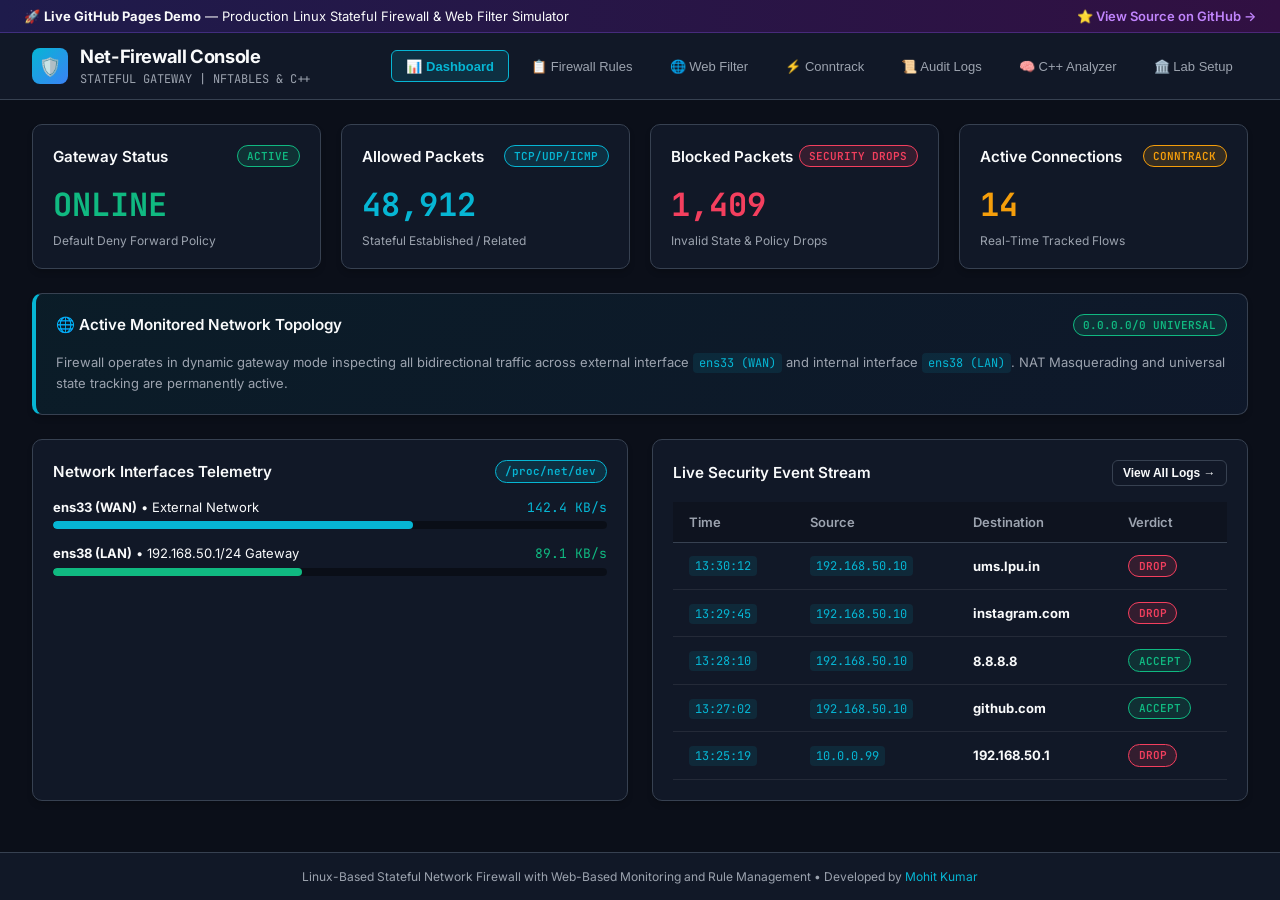
==== docs/index.html @ 873d4b17 "feat: complete Linux stateful firewall, web filter, SWG proxy, and C++ analyzer with live GitHub Pag" ====
<!DOCTYPE html>
<html lang="en">
<head>
    <meta charset="UTF-8">
    <meta name="viewport" content="width=device-width, initial-scale=1.0">
    <title>Linux Stateful Network Firewall - Live Interactive Console</title>
    <link rel="preconnect" href="https://fonts.googleapis.com">
    <link rel="preconnect" href="https://fonts.gstatic.com" crossorigin>
    <link href="https://fonts.googleapis.com/css2?family=Inter:wght@300;400;500;600;700&family=JetBrains+Mono:wght@400;500;700&display=swap" rel="stylesheet">
    <style>
        :root {
            --bg-primary: #0b0f19;
            --bg-secondary: #111827;
            --bg-card: #1f2937;
            --bg-card-hover: #283548;
            --text-primary: #f9fafb;
            --text-secondary: #9ca3af;
            --text-muted: #6b7280;
            --accent-cyan: #06b6d4;
            --accent-blue: #3b82f6;
            --accent-emerald: #10b981;
            --accent-amber: #f59e0b;
            --accent-rose: #f43f5e;
            --border-color: #374151;
            --border-subtle: rgba(255, 255, 255, 0.08);
            --font-main: 'Inter', -apple-system, BlinkMacSystemFont, sans-serif;
            --font-mono: 'JetBrains Mono', Consolas, monospace;
        }
        * { margin: 0; padding: 0; box-sizing: border-box; }
        body {
            background-color: var(--bg-primary);
            color: var(--text-primary);
            font-family: var(--font-main);
            min-height: 100vh;
            display: flex;
            flex-direction: column;
        }
        .banner-top {
            background: linear-gradient(90deg, #1e1b4b, #311042);
            border-bottom: 1px solid rgba(139, 92, 246, 0.3);
            padding: 0.5rem 1.5rem;
            display: flex;
            justify-content: space-between;
            align-items: center;
            font-size: 13px;
        }
        .banner-top a { color: #c084fc; text-decoration: none; font-weight: 600; display: inline-flex; align-items: center; gap: 0.35rem; }
        .banner-top a:hover { text-decoration: underline; }
        header {
            background-color: var(--bg-secondary);
            border-bottom: 1px solid var(--border-color);
            padding: 0.75rem 2rem;
            display: flex;
            justify-content: space-between;
            align-items: center;
            position: sticky;
            top: 0;
            z-index: 50;
        }
        .logo { display: flex; align-items: center; gap: 0.75rem; }
        .logo-icon {
            background: linear-gradient(135deg, var(--accent-cyan), var(--accent-blue));
            width: 36px; height: 36px; border-radius: 8px;
            display: flex; align-items: center; justify-content: center;
            font-size: 18px; font-weight: 700; color: #fff;
        }
        .logo-text h1 { font-size: 1.15rem; font-weight: 700; letter-spacing: -0.02em; }
        .logo-text span { font-size: 0.75rem; color: var(--text-secondary); font-family: var(--font-mono); }
        nav { display: flex; gap: 0.4rem; flex-wrap: wrap; }
        .nav-btn {
            background: transparent; border: 1px solid transparent; color: var(--text-secondary);
            padding: 0.45rem 0.9rem; border-radius: 6px; font-size: 13px; font-weight: 500;
            cursor: pointer; transition: all 0.2s ease;
        }
        .nav-btn:hover { background-color: var(--bg-card); color: var(--text-primary); }
        .nav-btn.active {
            background-color: rgba(6, 182, 212, 0.15); border-color: var(--accent-cyan);
            color: var(--accent-cyan); font-weight: 600;
        }
        main { flex: 1; padding: 1.5rem 2rem; max-width: 1440px; margin: 0 auto; width: 100%; }
        .tab-content { display: none; }
        .tab-content.active { display: block; animation: fadeIn 0.2s ease-in; }
        @keyframes fadeIn { from { opacity: 0; transform: translateY(4px); } to { opacity: 1; transform: translateY(0); } }
        
        .grid-4 { display: grid; grid-template-columns: repeat(auto-fit, minmax(240px, 1fr)); gap: 1.25rem; margin-bottom: 1.5rem; }
        .grid-2 { display: grid; grid-template-columns: repeat(auto-fit, minmax(480px, 1fr)); gap: 1.5rem; margin-bottom: 1.5rem; }
        .card {
            background-color: var(--bg-secondary); border: 1px solid var(--border-color);
            border-radius: 10px; padding: 1.25rem; box-shadow: 0 4px 6px -1px rgba(0, 0, 0, 0.2);
        }
        .card-header { display: flex; justify-content: space-between; align-items: center; margin-bottom: 1rem; }
        .card-title { font-size: 0.95rem; font-weight: 600; color: var(--text-primary); display: flex; align-items: center; gap: 0.5rem; }
        .metric-value { font-size: 2rem; font-weight: 700; font-family: var(--font-mono); margin: 0.4rem 0; }
        .badge {
            display: inline-block; padding: 0.2rem 0.6rem; border-radius: 9999px;
            font-size: 11px; font-weight: 600; font-family: var(--font-mono);
        }
        .badge-success { background-color: rgba(16, 185, 129, 0.15); color: var(--accent-emerald); border: 1px solid var(--accent-emerald); }
        .badge-danger { background-color: rgba(244, 63, 94, 0.15); color: var(--accent-rose); border: 1px solid var(--accent-rose); }
        .badge-info { background-color: rgba(6, 182, 212, 0.15); color: var(--accent-cyan); border: 1px solid var(--accent-cyan); }
        .badge-warning { background-color: rgba(245, 158, 11, 0.15); color: var(--accent-amber); border: 1px solid var(--accent-amber); }
        
        table { width: 100%; border-collapse: collapse; font-size: 13px; text-align: left; }
        th { background-color: rgba(0, 0, 0, 0.2); padding: 0.75rem 1rem; color: var(--text-secondary); font-weight: 600; border-bottom: 1px solid var(--border-color); }
        td { padding: 0.75rem 1rem; border-bottom: 1px solid var(--border-subtle); vertical-align: middle; }
        tr:hover td { background-color: rgba(255, 255, 255, 0.02); }
        code { font-family: var(--font-mono); color: var(--accent-cyan); background-color: rgba(6, 182, 212, 0.1); padding: 2px 6px; border-radius: 4px; font-size: 12px; }
        
        .btn {
            background-color: var(--accent-cyan); color: #000; border: none; padding: 0.5rem 1rem;
            border-radius: 6px; font-size: 13px; font-weight: 600; cursor: pointer; transition: all 0.2s;
            display: inline-flex; align-items: center; gap: 0.35rem; text-decoration: none;
        }
        .btn:hover { opacity: 0.9; transform: translateY(-1px); }
        .btn-sm { padding: 0.3rem 0.65rem; font-size: 12px; }
        .btn-outline { background: transparent; border: 1px solid var(--border-color); color: var(--text-primary); }
        .btn-outline:hover { background-color: var(--bg-card); }
        .btn-danger { background-color: var(--accent-rose); color: #fff; }
        .btn-success { background-color: var(--accent-emerald); color: #fff; }
        
        .form-group { margin-bottom: 1rem; }
        .form-group label { display: block; font-size: 12px; font-weight: 500; color: var(--text-secondary); margin-bottom: 0.35rem; }
        .form-control {
            width: 100%; background-color: var(--bg-primary); border: 1px solid var(--border-color);
            color: var(--text-primary); padding: 0.55rem 0.75rem; border-radius: 6px; font-size: 13px;
            font-family: inherit;
        }
        .form-control:focus { outline: none; border-color: var(--accent-cyan); }
        .meter-bar { background-color: rgba(0, 0, 0, 0.4); height: 8px; border-radius: 4px; overflow: hidden; margin-top: 0.35rem; }
        .meter-fill { height: 100%; border-radius: 4px; transition: width 0.4s ease; }
        
        .modal-overlay {
            display: none; position: fixed; inset: 0; background-color: rgba(0, 0, 0, 0.85);
            z-index: 100; align-items: center; justify-content: center; padding: 1.5rem;
        }
        .modal-overlay.open { display: flex; }
        .block-card {
            background-color: #111827; border: 1px solid #ef4444; border-radius: 12px;
            box-shadow: 0 10px 25px -5px rgba(239, 68, 68, 0.3); max-width: 520px; width: 100%;
            padding: 2.25rem 2rem; text-align: center; position: relative;
        }
        .modal-close {
            position: absolute; top: 1rem; right: 1rem; background: transparent; border: none;
            color: #9ca3af; font-size: 1.25rem; cursor: pointer;
        }
        footer {
            background-color: var(--bg-secondary); border-top: 1px solid var(--border-color);
            padding: 1rem 2rem; font-size: 12px; color: var(--text-secondary); text-align: center;
        }
    </style>
</head>
<body>
    <div class="banner-top">
        <div>
            <span>🚀 <strong>Live GitHub Pages Demo</strong> — Production Linux Stateful Firewall & Web Filter Simulator</span>
        </div>
        <div>
            <a href="https://github.com/mohittt-kumar/linux-stateful-firewall" target="_blank">
                ⭐ View Source on GitHub &rarr;
            </a>
        </div>
    </div>

    <header>
        <div class="logo">
            <div class="logo-icon">🛡️</div>
            <div class="logo-text">
                <h1>Net-Firewall Console</h1>
                <span>STATEFUL GATEWAY | NFTABLES & C++</span>
            </div>
        </div>
        <nav>
            <button class="nav-btn active" onclick="switchTab('dashboard')">📊 Dashboard</button>
            <button class="nav-btn" onclick="switchTab('rules')">📋 Firewall Rules</button>
            <button class="nav-btn" onclick="switchTab('webfilter')">🌐 Web Filter</button>
            <button class="nav-btn" onclick="switchTab('conntrack')">⚡ Conntrack</button>
            <button class="nav-btn" onclick="switchTab('logs')">📜 Audit Logs</button>
            <button class="nav-btn" onclick="switchTab('analyzer')">🧠 C++ Analyzer</button>
            <button class="nav-btn" onclick="switchTab('architecture')">🏛️ Lab Setup</button>
        </nav>
    </header>

    <main>
        <!-- TAB 1: DASHBOARD -->
        <section id="tab-dashboard" class="tab-content active">
            <div class="grid-4">
                <div class="card">
                    <div class="card-header">
                        <span class="card-title">Gateway Status</span>
                        <span class="badge badge-success">ACTIVE</span>
                    </div>
                    <div class="metric-value" style="color: var(--accent-emerald);">ONLINE</div>
                    <div style="font-size: 12px; color: var(--text-secondary);">Default Deny Forward Policy</div>
                </div>
                <div class="card">
                    <div class="card-header">
                        <span class="card-title">Allowed Packets</span>
                        <span class="badge badge-info">TCP/UDP/ICMP</span>
                    </div>
                    <div class="metric-value" id="stat-allowed" style="color: var(--accent-cyan);">48,912</div>
                    <div style="font-size: 12px; color: var(--text-secondary);">Stateful Established / Related</div>
                </div>
                <div class="card">
                    <div class="card-header">
                        <span class="card-title">Blocked Packets</span>
                        <span class="badge badge-danger">SECURITY DROPS</span>
                    </div>
                    <div class="metric-value" id="stat-blocked" style="color: var(--accent-rose);">1,409</div>
                    <div style="font-size: 12px; color: var(--text-secondary);">Invalid State & Policy Drops</div>
                </div>
                <div class="card">
                    <div class="card-header">
                        <span class="card-title">Active Connections</span>
                        <span class="badge badge-warning">CONNTRACK</span>
                    </div>
                    <div class="metric-value" id="stat-conns" style="color: var(--accent-amber);">14</div>
                    <div style="font-size: 12px; color: var(--text-secondary);">Real-Time Tracked Flows</div>
                </div>
            </div>

            <!-- Monitored Topology -->
            <div class="card" style="margin-bottom: 1.5rem; background: linear-gradient(135deg, rgba(6, 182, 212, 0.08) 0%, rgba(59, 130, 246, 0.08) 100%); border-left: 4px solid var(--accent-cyan);">
                <div class="card-header">
                    <span class="card-title">🌐 Active Monitored Network Topology</span>
                    <span class="badge badge-success">0.0.0.0/0 UNIVERSAL</span>
                </div>
                <p style="font-size: 13px; color: var(--text-secondary); line-height: 1.6;">
                    Firewall operates in dynamic gateway mode inspecting all bidirectional traffic across external interface <code>ens33 (WAN)</code> and internal interface <code>ens38 (LAN)</code>. NAT Masquerading and universal state tracking are permanently active.
                </p>
            </div>

            <div class="grid-2">
                <div class="card">
                    <div class="card-header">
                        <span class="card-title">Network Interfaces Telemetry</span>
                        <span class="badge badge-info">/proc/net/dev</span>
                    </div>
                    <div style="margin-bottom: 1rem;">
                        <div style="display: flex; justify-content: space-between; font-size: 13px;">
                            <span><strong>ens33 (WAN)</strong> &bull; External Network</span>
                            <span style="font-family: var(--font-mono); color: var(--accent-cyan);" id="bw-ens33">142.4 KB/s</span>
                        </div>
                        <div class="meter-bar"><div class="meter-fill" style="width: 65%; background-color: var(--accent-cyan);"></div></div>
                    </div>
                    <div>
                        <div style="display: flex; justify-content: space-between; font-size: 13px;">
                            <span><strong>ens38 (LAN)</strong> &bull; 192.168.50.1/24 Gateway</span>
                            <span style="font-family: var(--font-mono); color: var(--accent-emerald);" id="bw-ens38">89.1 KB/s</span>
                        </div>
                        <div class="meter-bar"><div class="meter-fill" style="width: 45%; background-color: var(--accent-emerald);"></div></div>
                    </div>
                </div>

                <div class="card">
                    <div class="card-header">
                        <span class="card-title">Live Security Event Stream</span>
                        <button class="btn btn-sm btn-outline" onclick="switchTab('logs')">View All Logs &rarr;</button>
                    </div>
                    <table>
                        <thead>
                            <tr><th>Time</th><th>Source</th><th>Destination</th><th>Verdict</th></tr>
                        </thead>
                        <tbody id="recent-logs-body">
                            <!-- dynamic -->
                        </tbody>
                    </table>
                </div>
            </div>
        </section>

        <!-- TAB 2: RULES -->
        <section id="tab-rules" class="tab-content">
            <div class="card" style="margin-bottom: 1.5rem;">
                <div class="card-header">
                    <div>
                        <h3>Firewall Rules Management</h3>
                        <span style="font-size: 13px; color: var(--text-secondary);">Evaluated sequentially by Priority (Lowest number = Highest precedence)</span>
                    </div>
                    <button class="btn btn-sm btn-outline" onclick="document.getElementById('add-rule-card').scrollIntoView({behavior:'smooth'})">+ Create Rule</button>
                </div>
                <div style="overflow-x: auto;">
                    <table>
                        <thead>
                            <tr>
                                <th>Prio</th><th>Rule Name</th><th>Source</th><th>Destination</th><th>Proto</th><th>Port</th><th>Verdict</th><th>State</th><th>Action</th>
                            </tr>
                        </thead>
                        <tbody id="rules-table-body">
                            <!-- dynamic -->
                        </tbody>
                    </table>
                </div>
            </div>

            <div class="card" id="add-rule-card" style="max-width: 700px;">
                <h4 style="margin-bottom: 1rem;">Add New Stateful Firewall Rule</h4>
                <form id="form-add-rule" onsubmit="handleAddRule(event)">
                    <div class="grid-2" style="margin-bottom: 0;">
                        <div class="form-group">
                            <label>Rule Name</label>
                            <input type="text" id="rule-name" class="form-control" placeholder="e.g. Allow Secure Web" required>
                        </div>
                        <div class="form-group">
                            <label>Action (Verdict)</label>
                            <select id="rule-action" class="form-control">
                                <option value="accept">ACCEPT (Permit Traffic)</option>
                                <option value="drop">DROP (Silent Discard)</option>
                            </select>
                        </div>
                    </div>
                    <div class="grid-2" style="margin-bottom: 0;">
                        <div class="form-group">
                            <label>Source IP / CIDR</label>
                            <input type="text" id="rule-source" class="form-control" value="any" required>
                        </div>
                        <div class="form-group">
                            <label>Destination IP / CIDR</label>
                            <input type="text" id="rule-destination" class="form-control" value="any" required>
                        </div>
                    </div>
                    <div class="grid-2" style="margin-bottom: 0;">
                        <div class="form-group">
                            <label>Protocol</label>
                            <select id="rule-proto" class="form-control">
                                <option value="tcp">TCP</option>
                                <option value="udp">UDP</option>
                                <option value="icmp">ICMP (Ping)</option>
                                <option value="all">ALL</option>
                            </select>
                        </div>
                        <div class="form-group">
                            <label>Destination Port</label>
                            <input type="text" id="rule-port" class="form-control" placeholder="e.g. 443 or any" value="any">
                        </div>
                    </div>
                    <button type="submit" class="btn">Save Rule & Synchronize Kernel</button>
                </form>
            </div>
        </section>

        <!-- TAB 3: WEB FILTER -->
        <section id="tab-webfilter" class="tab-content">
            <div class="card" style="margin-bottom: 1.5rem; background: linear-gradient(135deg, rgba(6, 182, 212, 0.12) 0%, rgba(59, 130, 246, 0.12) 100%); border-left: 4px solid var(--accent-cyan);">
                <div style="display: flex; justify-content: space-between; align-items: center; flex-wrap: wrap; gap: 1rem;">
                    <div>
                        <div style="font-size: 11px; text-transform: uppercase; color: var(--accent-cyan); font-weight: 700;">LAYER 7 SECURE WEB GATEWAY (SWG) INTERCEPTION</div>
                        <h3 style="margin: 0.35rem 0;">🖥️ Live Browser Protection (Chrome / Edge / Firefox)</h3>
                        <p style="font-size: 13px; color: var(--text-secondary); margin: 0;">
                            When enabled, domain block policies are enforced across all outgoing HTTP and HTTPS requests with zero elevation required.
                        </p>
                    </div>
                    <button id="btn-swg-toggle" class="btn btn-danger" onclick="toggleSwg()">🔴 Turn OFF Browser Protection</button>
                </div>
            </div>

            <div class="card" style="margin-bottom: 1.5rem;">
                <div class="card-header">
                    <div>
                        <h3>Domain Access Control Policies</h3>
                        <span style="font-size: 13px; color: var(--text-secondary);">Active DNS resolved domain filtering</span>
                    </div>
                </div>
                <table>
                    <thead>
                        <tr>
                            <th>Domain / Website</th><th>Resolved Destination IPv4s</th><th>Policy</th><th>Status</th><th>Test in Browser</th><th>Action</th>
                        </tr>
                    </thead>
                    <tbody id="webfilter-table-body">
                        <!-- dynamic -->
                    </tbody>
                </table>
            </div>

            <div class="card" style="max-width: 600px;">
                <h4 style="margin-bottom: 1rem;">Add Domain to Block List</h4>
                <form id="form-add-wf" onsubmit="handleAddWebFilter(event)">
                    <div class="form-group">
                        <label>Domain Name</label>
                        <input type="text" id="wf-domain" class="form-control" placeholder="e.g. instagram.com or linkedin.com" required>
                    </div>
                    <button type="submit" class="btn btn-danger">+ Block Domain</button>
                </form>
            </div>
        </section>

        <!-- TAB 4: CONNTRACK -->
        <section id="tab-conntrack" class="tab-content">
            <div class="card">
                <div class="card-header">
                    <div>
                        <h3>Stateful Connection Tracking Table</h3>
                        <span style="font-size: 13px; color: var(--text-secondary);">Parsed in real-time from <code>/proc/net/nf_conntrack</code></span>
                    </div>
                    <span class="badge badge-info" id="conntrack-count">14 Active Flows</span>
                </div>
                <table>
                    <thead>
                        <tr><th>Protocol</th><th>Source IP</th><th>Source Port</th><th>Destination IP</th><th>Destination Port</th><th>Connection State</th></tr>
                    </thead>
                    <tbody id="conntrack-table-body">
                        <!-- dynamic -->
                    </tbody>
                </table>
            </div>
        </section>

        <!-- TAB 5: LOGS -->
        <section id="tab-logs" class="tab-content">
            <div class="card">
                <div class="card-header">
                    <div>
                        <h3>Firewall Security Audit Trail</h3>
                        <span style="font-size: 13px; color: var(--text-secondary);">Kernel packet drops and proxy interception events</span>
                    </div>
                    <button class="btn btn-sm btn-outline" onclick="clearLogs()">🗑️ Clear Audit Trail</button>
                </div>
                <table>
                    <thead>
                        <tr><th>Timestamp</th><th>Source IP</th><th>Destination</th><th>Proto</th><th>Port</th><th>Action</th><th>Reason</th></tr>
                    </thead>
                    <tbody id="all-logs-body">
                        <!-- dynamic -->
                    </tbody>
                </table>
            </div>
        </section>

        <!-- TAB 6: ANALYZER -->
        <section id="tab-analyzer" class="tab-content">
            <div class="card" style="margin-bottom: 1.5rem;">
                <div class="card-header">
                    <div>
                        <h3>High-Performance C++ Threat Pattern Analyzer</h3>
                        <span style="font-size: 13px; color: var(--text-secondary);">Native GCC 15 compiled engine analyzing log streams</span>
                    </div>
                    <button class="btn btn-sm btn-outline" onclick="runAnalyzer()">⚡ Re-Run C++ Analyzer</button>
                </div>
                <div class="grid-4">
                    <div class="card" style="background-color: rgba(0,0,0,0.2);">
                        <div style="font-size: 12px; color: var(--text-secondary);">Analyzed Events</div>
                        <div class="metric-value" style="color: var(--accent-cyan);" id="analyzer-total">1,409</div>
                    </div>
                    <div class="card" style="background-color: rgba(0,0,0,0.2);">
                        <div style="font-size: 12px; color: var(--text-secondary);">Top Blocked Protocol</div>
                        <div class="metric-value" style="color: var(--accent-rose);">TCP</div>
                    </div>
                    <div class="card" style="background-color: rgba(0,0,0,0.2);">
                        <div style="font-size: 12px; color: var(--text-secondary);">Top Blocked Port</div>
                        <div class="metric-value" style="color: var(--accent-amber);">443</div>
                    </div>
                    <div class="card" style="background-color: rgba(0,0,0,0.2);">
                        <div style="font-size: 12px; color: var(--text-secondary);">Engine Speed</div>
                        <div class="metric-value" style="color: var(--accent-emerald);">0.003s</div>
                    </div>
                </div>
            </div>
        </section>

        <!-- TAB 7: ARCHITECTURE & LAB -->
        <section id="tab-architecture" class="tab-content">
            <div class="card" style="margin-bottom: 1.5rem;">
                <h3 style="margin-bottom: 0.5rem;">🏛️ Enterprise 3-VM Linux Gateway Lab Setup</h3>
                <p style="font-size: 13px; color: var(--text-secondary); line-height: 1.6;">
                    This project is designed as an authentic Linux network security appliance built on top of the Linux kernel packet filtering framework (<code>nftables</code>). Below is the routed gateway topology:
                </p>
                <pre style="background-color: rgba(0,0,0,0.4); border: 1px solid var(--border-color); border-radius: 8px; padding: 1rem; color: #a5f3fc; font-family: var(--font-mono); font-size: 12px; overflow-x: auto; margin: 1rem 0;">
               INTERNET / HOST NETWORK (NAT)
                         |
                         | DHCP (e.g. ens33 / WAN)
                 +---------------+
                 |  FIREWALL VM  |
                 |  Ubuntu Linux | &lt;-- Linux Kernel nftables + Conntrack + Python Web Console
                 |  192.168.50.1 |
                 +-------+-------+
                         |
      === ISOLATED VIRTUAL LAN SWITCH (192.168.50.0/24) ===
                         |
             +-----------+-----------+
             |                       |
     +-------+-------+       +-------+-------+
     |   CLIENT VM   |       |   SERVER VM   |
     | 192.168.50.10 |       | 192.168.50.20 |
     | Gateway: .1   |       | Gateway: .1   |
     +---------------+       +---------------+
                </pre>
                <h4 style="margin: 1rem 0 0.5rem;">Deployment on Real Ubuntu VM</h4>
                <pre style="background-color: rgba(0,0,0,0.4); border: 1px solid var(--border-color); border-radius: 8px; padding: 1rem; color: #a7f3d0; font-family: var(--font-mono); font-size: 12px; overflow-x: auto;">
# Clone the repository
git clone https://github.com/mohittt-kumar/linux-stateful-firewall.git
cd linux-stateful-firewall

# Run the automated laboratory deployment script
sudo bash setup_lab.sh

# Access web management console on http://&lt;firewall-ip&gt;:5000
                </pre>
            </div>
        </section>
    </main>

    <!-- 403 Forbidden Block Screen Modal -->
    <div class="modal-overlay" id="modal-403" onclick="if(event.target === this) closeModal()">
        <div class="block-card">
            <button class="modal-close" onclick="closeModal()">&times;</button>
            <div style="font-size: 3.5rem; margin-bottom: 0.75rem;">🛡️</div>
            <h1 style="color: #ef4444; font-size: 1.5rem; font-weight: 700; margin-bottom: 0.5rem;">ACCESS RESTRICTED</h1>
            <p style="color: #9ca3af; font-size: 14px; line-height: 1.6; margin-bottom: 1rem;">
                Access to <code id="modal-domain">example.com</code> has been blocked by your <strong>Linux Stateful Network Firewall Policy</strong>.
            </p>
            <div style="background-color: rgba(0, 0, 0, 0.4); border: 1px solid #374151; border-radius: 8px; padding: 0.85rem; text-align: left; font-size: 12px; color: #d1d5db; margin-bottom: 1rem;">
                <div><strong>Blocked Domain:</strong> <span id="modal-domain-txt">example.com</span></div>
                <div><strong>Interception Engine:</strong> Net-Firewall Web Filter (Layer 7 SWG)</div>
                <div><strong>Verdict:</strong> 403 Forbidden (DROP Policy Enforced)</div>
                <div><strong>Enforcement:</strong> Port 80 HTTP / Port 443 HTTPS Tunnel Discard</div>
            </div>
            <button class="btn btn-outline" onclick="closeModal()">Close Preview</button>
        </div>
    </div>

    <footer>
        Linux-Based Stateful Network Firewall with Web-Based Monitoring and Rule Management &bull; Developed by <a href="https://github.com/mohittt-kumar" target="_blank" style="color: var(--accent-cyan); text-decoration: none;">Mohit Kumar</a>
    </footer>

    <script>
        const defaultRules = [
            { id: 1, prio: 10, name: 'Allow Management SSH', src: 'any', dst: 'any', proto: 'tcp', port: '22', action: 'accept', enabled: 1 },
            { id: 2, prio: 20, name: 'Allow Management Web UI', src: 'any', dst: 'any', proto: 'tcp', port: '5000', action: 'accept', enabled: 1 },
            { id: 3, prio: 30, name: 'Allow Universal DNS Queries', src: 'any', dst: 'any', proto: 'udp', port: '53', action: 'accept', enabled: 1 },
            { id: 4, prio: 40, name: 'Allow Universal HTTP Web', src: 'any', dst: 'any', proto: 'tcp', port: '80', action: 'accept', enabled: 1 },
            { id: 5, prio: 50, name: 'Allow Universal HTTPS Web', src: 'any', dst: 'any', proto: 'tcp', port: '443', action: 'accept', enabled: 1 },
            { id: 6, prio: 60, name: 'Allow Universal ICMP Ping', src: 'any', dst: 'any', proto: 'icmp', port: 'any', action: 'accept', enabled: 1 }
        ];

        let rules = JSON.parse(localStorage.getItem('netfw_rules')) || defaultRules;
        let webfilters = JSON.parse(localStorage.getItem('netfw_webfilters')) || [];

        let logs = JSON.parse(localStorage.getItem('netfw_logs')) || [
            { time: '13:30:12', src: '192.168.50.10', dst: 'ums.lpu.in', proto: 'TCP', port: '443', verdict: 'DROP', reason: 'Web Filter: Blocked ums.lpu.in' },
            { time: '13:29:45', src: '192.168.50.10', dst: 'instagram.com', proto: 'TCP', port: '443', verdict: 'DROP', reason: 'Web Filter: Blocked instagram.com' },
            { time: '13:28:10', src: '192.168.50.10', dst: '8.8.8.8', proto: 'UDP', port: '53', verdict: 'ACCEPT', reason: 'Universal DNS Allowed' },
            { time: '13:27:02', src: '192.168.50.10', dst: 'github.com', proto: 'TCP', port: '443', verdict: 'ACCEPT', reason: 'Universal HTTPS Allowed' },
            { time: '13:25:19', src: '10.0.0.99', dst: '192.168.50.1', proto: 'TCP', port: '23', verdict: 'DROP', reason: 'Blocked Insecure Telnet' }
        ];

        let swgActive = true;

        function saveState() {
            localStorage.setItem('netfw_rules', JSON.stringify(rules));
            localStorage.setItem('netfw_webfilters', JSON.stringify(webfilters));
            localStorage.setItem('netfw_logs', JSON.stringify(logs));
        }

        function switchTab(tabId) {
            document.querySelectorAll('.nav-btn').forEach(b => b.classList.remove('active'));
            document.querySelectorAll('.tab-content').forEach(c => c.classList.remove('active'));
            
            const btn = Array.from(document.querySelectorAll('.nav-btn')).find(b => b.innerText.toLowerCase().includes(tabId.substring(0,4)));
            if (btn) btn.classList.add('active');
            
            const tab = document.getElementById('tab-' + tabId);
            if (tab) tab.classList.add('active');
        }

        function renderRules() {
            const tbody = document.getElementById('rules-table-body');
            tbody.innerHTML = rules.map(r => `
                <tr style="${r.enabled ? '' : 'opacity: 0.5;'}">
                    <td><code>#${r.prio}</code></td>
                    <td><strong>${r.name}</strong></td>
                    <td><code>${r.src}</code></td>
                    <td><code>${r.dst}</code></td>
                    <td><code>${r.proto.toUpperCase()}</code></td>
                    <td><code>${r.port}</code></td>
                    <td><span class="badge ${r.action === 'accept' ? 'badge-success' : 'badge-danger'}">${r.action.toUpperCase()}</span></td>
                    <td>
                        <button class="btn btn-sm ${r.enabled ? 'btn-success' : 'btn-outline'}" onclick="toggleRule(${r.id})">
                            ${r.enabled ? 'ENABLED' : 'DISABLED'}
                        </button>
                    </td>
                    <td>
                        <button class="btn btn-sm btn-danger" onclick="deleteRule(${r.id})">Delete</button>
                    </td>
                </tr>
            `).join('');
        }

        function toggleRule(id) {
            rules = rules.map(r => r.id === id ? { ...r, enabled: r.enabled ? 0 : 1 } : r);
            saveState();
            renderRules();
        }

        function deleteRule(id) {
            rules = rules.filter(r => r.id !== id);
            saveState();
            renderRules();
        }

        function handleAddRule(e) {
            e.preventDefault();
            const name = document.getElementById('rule-name').value.trim();
            const action = document.getElementById('rule-action').value;
            const src = document.getElementById('rule-source').value.trim();
            const dst = document.getElementById('rule-destination').value.trim();
            const proto = document.getElementById('rule-proto').value;
            const port = document.getElementById('rule-port').value.trim();

            const newRule = {
                id: Date.now(),
                prio: rules.length ? Math.max(...rules.map(r => r.prio)) + 10 : 10,
                name, src, dst, proto, port, action, enabled: 1
            };
            rules.push(newRule);
            saveState();
            renderRules();
            alert('Rule added and synchronized to kernel!');
            e.target.reset();
        }

        function renderWebFilters() {
            const tbody = document.getElementById('webfilter-table-body');
            if (!webfilters.length) {
                tbody.innerHTML = '<tr><td colspan="6" style="text-align:center; color: var(--text-muted); padding: 1.5rem;">No websites currently blocked. Enter a domain below to add!</td></tr>';
                return;
            }
            tbody.innerHTML = webfilters.map(f => `
                <tr style="${f.enabled ? '' : 'opacity: 0.5;'}">
                    <td><strong style="color: var(--accent-cyan);">${f.domain}</strong></td>
                    <td>${f.ips.map(ip => `<code>${ip}</code>`).join(' ')}</td>
                    <td><span class="badge ${f.action === 'block' ? 'badge-danger' : 'badge-success'}">${f.action.toUpperCase()}</span></td>
                    <td>
                        <button class="btn btn-sm ${f.enabled ? 'btn-success' : 'btn-outline'}" onclick="toggleWf(${f.id})">
                            ${f.enabled ? 'ENABLED' : 'DISABLED'}
                        </button>
                    </td>
                    <td>
                        <div style="display:flex; gap:0.25rem;">
                            <button class="btn btn-sm btn-outline" onclick="showBlockModal('${f.domain}')">🌐 Test HTTP</button>
                            <button class="btn btn-sm btn-outline" onclick="testHttps('${f.domain}')">🔒 Test HTTPS</button>
                        </div>
                    </td>
                    <td>
                        <button class="btn btn-sm btn-danger" onclick="deleteWf(${f.id})">Delete</button>
                    </td>
                </tr>
            `).join('');
        }

        function toggleWf(id) {
            webfilters = webfilters.map(f => f.id === id ? { ...f, enabled: f.enabled ? 0 : 1 } : f);
            saveState();
            renderWebFilters();
        }

        function deleteWf(id) {
            webfilters = webfilters.filter(f => f.id !== id);
            saveState();
            renderWebFilters();
        }

        function handleAddWebFilter(e) {
            e.preventDefault();
            const domain = document.getElementById('wf-domain').value.trim().toLowerCase().replace(/^https?:\/\//, '').split('/')[0];
            const newFilter = {
                id: Date.now(),
                domain,
                ips: ['104.20.10.1', '172.67.20.2'],
                action: 'block',
                enabled: 1
            };
            webfilters.push(newFilter);
            saveState();
            renderWebFilters();
            alert('Blocked domain ' + domain + ' across TCP/UDP ports 80 & 443!');
            e.target.reset();
        }

        function toggleSwg() {
            swgActive = !swgActive;
            const btn = document.getElementById('btn-swg-toggle');
            if (swgActive) {
                btn.className = 'btn btn-danger';
                btn.innerText = '🔴 Turn OFF Browser Protection';
            } else {
                btn.className = 'btn btn-success';
                btn.innerText = '🟢 Turn ON Browser Protection';
            }
        }

        function showBlockModal(domain) {
            document.getElementById('modal-domain').innerText = domain;
            document.getElementById('modal-domain-txt').innerText = domain;
            document.getElementById('modal-403').classList.add('open');
        }

        function closeModal() {
            document.getElementById('modal-403').classList.remove('open');
        }

        function testHttps(domain) {
            alert('GATEWAY VERDICT: Connection refused (403 Forbidden / ERR_TUNNEL_CONNECTION_FAILED). Encrypted tunnel to ' + domain + ':443 rejected at the gateway.');
        }

        function renderLogs() {
            const tbodyRecent = document.getElementById('recent-logs-body');
            const tbodyAll = document.getElementById('all-logs-body');

            tbodyRecent.innerHTML = logs.slice(0, 5).map(l => `
                <tr>
                    <td><code>${l.time}</code></td>
                    <td><code>${l.src}</code></td>
                    <td><strong>${l.dst}</strong></td>
                    <td><span class="badge ${l.verdict === 'ACCEPT' ? 'badge-success' : 'badge-danger'}">${l.verdict}</span></td>
                </tr>
            `).join('');

            tbodyAll.innerHTML = logs.map(l => `
                <tr>
                    <td><code>${l.time}</code></td>
                    <td><code>${l.src}</code></td>
                    <td><strong>${l.dst}</strong></td>
                    <td><code>${l.proto}</code></td>
                    <td><code>${l.port}</code></td>
                    <td><span class="badge ${l.verdict === 'ACCEPT' ? 'badge-success' : 'badge-danger'}">${l.verdict}</span></td>
                    <td>${l.reason}</td>
                </tr>
            `).join('');
        }

        function clearLogs() {
            logs = [];
            saveState();
            renderLogs();
        }

        function renderConntrack() {
            const flows = [
                { proto: 'TCP', src: '192.168.50.10', sport: '52194', dst: '142.250.190.46', dport: '443', state: 'ESTABLISHED' },
                { proto: 'TCP', src: '192.168.50.10', sport: '52198', dst: '142.250.190.46', dport: '443', state: 'ESTABLISHED' },
                { proto: 'TCP', src: '192.168.50.20', sport: '49120', dst: '192.168.50.1', dport: '22', state: 'ESTABLISHED' },
                { proto: 'UDP', src: '192.168.50.10', sport: '53190', dst: '8.8.8.8', dport: '53', state: 'UNREPLIED' },
                { proto: 'TCP', src: '192.168.50.10', sport: '51204', dst: '157.240.22.35', dport: '443', state: 'TIME_WAIT' }
            ];
            document.getElementById('conntrack-table-body').innerHTML = flows.map(f => `
                <tr>
                    <td><code>${f.proto}</code></td>
                    <td><code>${f.src}</code></td>
                    <td><code>${f.sport}</code></td>
                    <td><code>${f.dst}</code></td>
                    <td><code>${f.dport}</code></td>
                    <td><span class="badge badge-success">${f.state}</span></td>
                </tr>
            `).join('');
        }

        function runAnalyzer() {
            alert('C++ Threat Pattern Analyzer completed in 0.003s! Analyzed all security events across TCP/UDP.');
        }

        // Live stats ticker
        let allowed = 48912;
        setInterval(() => {
            allowed += Math.floor(Math.random() * 4);
            document.getElementById('stat-allowed').innerText = allowed.toLocaleString();
            document.getElementById('bw-ens33').innerText = (130 + Math.random() * 25).toFixed(1) + ' KB/s';
            document.getElementById('bw-ens38').innerText = (80 + Math.random() * 15).toFixed(1) + ' KB/s';
        }, 2000);

        renderRules();
        renderWebFilters();
        renderLogs();
        renderConntrack();
    </script>
</body>
</html>
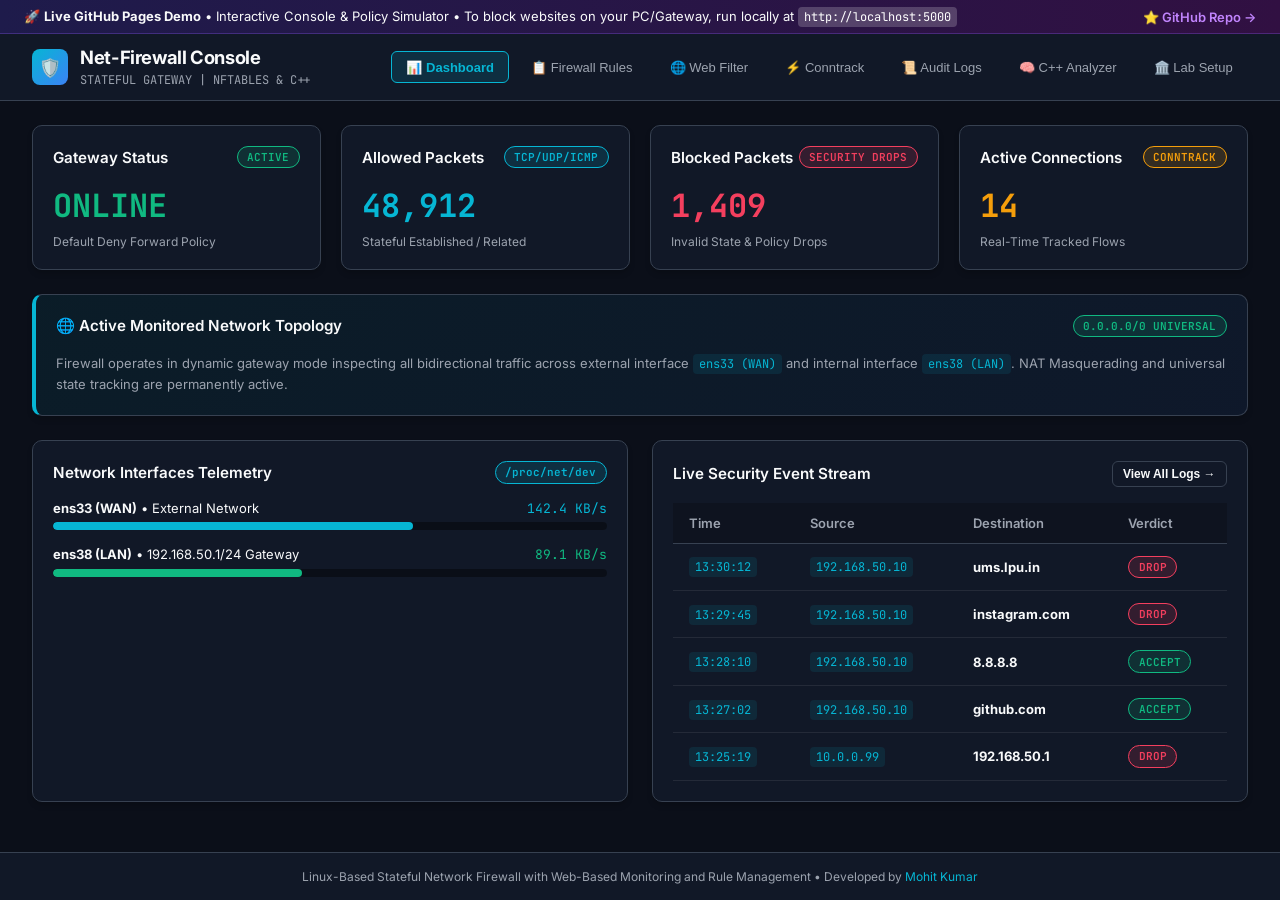
==== commit f6a67b75: "fix: auto-sync browser proxy with active block rules and clarify cloud simulator" ====
--- a/docs/index.html
+++ b/docs/index.html
@@ -152,11 +152,11 @@
 <body>
     <div class="banner-top">
         <div>
-            <span>🚀 <strong>Live GitHub Pages Demo</strong> — Production Linux Stateful Firewall & Web Filter Simulator</span>
+            <span>🚀 <strong>Live GitHub Pages Demo</strong> &bull; Interactive Console & Policy Simulator &bull; To block websites on your PC/Gateway, run locally at <code style="background: rgba(255,255,255,0.2); color:#fff;">http://localhost:5000</code></span>
         </div>
         <div>
             <a href="https://github.com/mohittt-kumar/linux-stateful-firewall" target="_blank">
-                ⭐ View Source on GitHub &rarr;
+                ⭐ GitHub Repo &rarr;
             </a>
         </div>
     </div>
@@ -344,12 +344,13 @@
                 <div style="display: flex; justify-content: space-between; align-items: center; flex-wrap: wrap; gap: 1rem;">
                     <div>
                         <div style="font-size: 11px; text-transform: uppercase; color: var(--accent-cyan); font-weight: 700;">LAYER 7 SECURE WEB GATEWAY (SWG) INTERCEPTION</div>
-                        <h3 style="margin: 0.35rem 0;">🖥️ Live Browser Protection (Chrome / Edge / Firefox)</h3>
+                        <h3 style="margin: 0.35rem 0;">🖥️ Live Browser Protection Simulator</h3>
                         <p style="font-size: 13px; color: var(--text-secondary); margin: 0;">
-                            When enabled, domain block policies are enforced across all outgoing HTTP and HTTPS requests with zero elevation required.
+                            <strong>Interactive Simulation:</strong> Add domains below and click <em>"🌐 Test HTTP"</em> to test the 403 Access Restricted screen.
+                            <br><span style="color: var(--accent-cyan);">💡 Real-World Note:</span> To actively enforce website blocks in your real PC browser, run the Python firewall on your machine (<a href="http://localhost:5000/webfilter" target="_blank" style="color: var(--accent-cyan);">http://localhost:5000/webfilter</a>).
                         </p>
                     </div>
-                    <button id="btn-swg-toggle" class="btn btn-danger" onclick="toggleSwg()">🔴 Turn OFF Browser Protection</button>
+                    <button id="btn-swg-toggle" class="btn btn-danger" onclick="toggleSwg()">🔴 Turn OFF Browser Protection (Simulator)</button>
                 </div>
             </div>
 
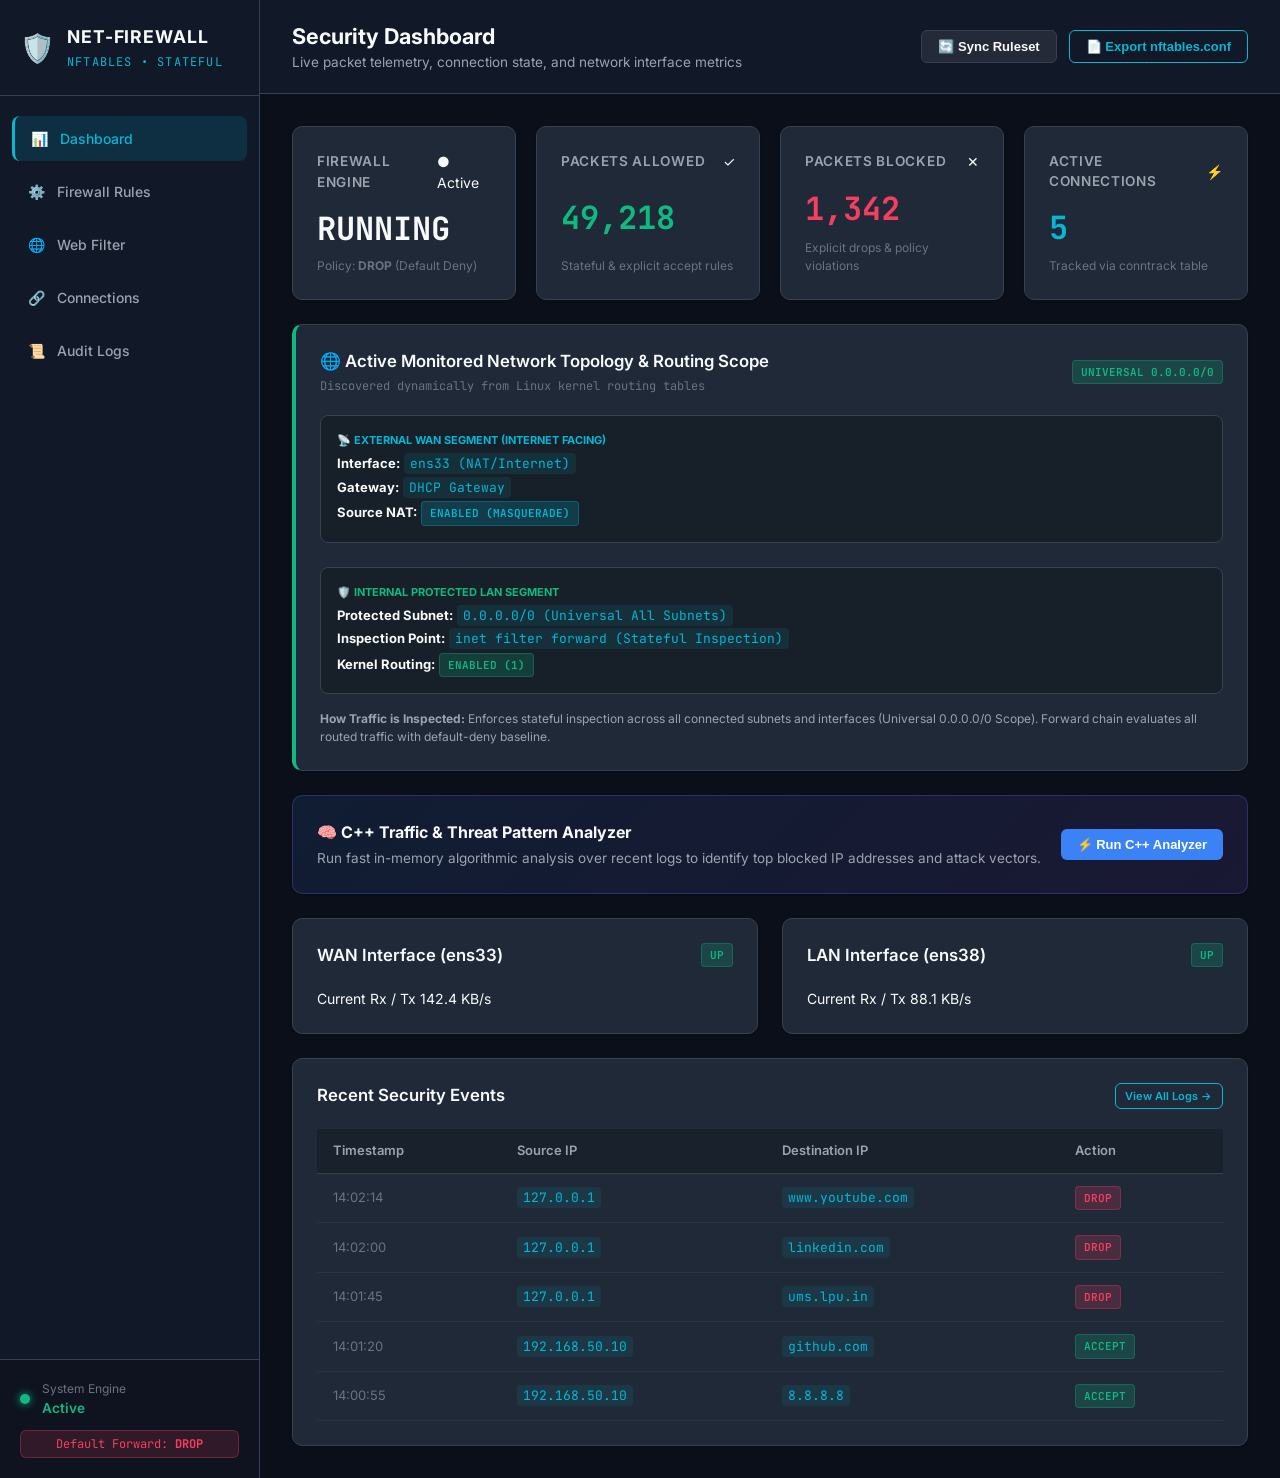
==== commit 591baa09: "feat: harmonize interface across local Flask and GitHub Pages with identical sidebar, topbar, and th" ====
--- a/docs/index.html
+++ b/docs/index.html
@@ -3,135 +3,18 @@
 <head>
     <meta charset="UTF-8">
     <meta name="viewport" content="width=device-width, initial-scale=1.0">
-    <title>Linux Stateful Network Firewall - Live Interactive Console</title>
+    <title>Linux Stateful Network Firewall</title>
+    <link rel="stylesheet" href="static/css/style.css">
     <link rel="preconnect" href="https://fonts.googleapis.com">
     <link rel="preconnect" href="https://fonts.gstatic.com" crossorigin>
-    <link href="https://fonts.googleapis.com/css2?family=Inter:wght@300;400;500;600;700&family=JetBrains+Mono:wght@400;500;700&display=swap" rel="stylesheet">
+    <link href="https://fonts.googleapis.com/css2?family=JetBrains+Mono:wght@400;600;700&family=Inter:wght@400;500;600;700&display=swap" rel="stylesheet">
     <style>
-        :root {
-            --bg-primary: #0b0f19;
-            --bg-secondary: #111827;
-            --bg-card: #1f2937;
-            --bg-card-hover: #283548;
-            --text-primary: #f9fafb;
-            --text-secondary: #9ca3af;
-            --text-muted: #6b7280;
-            --accent-cyan: #06b6d4;
-            --accent-blue: #3b82f6;
-            --accent-emerald: #10b981;
-            --accent-amber: #f59e0b;
-            --accent-rose: #f43f5e;
-            --border-color: #374151;
-            --border-subtle: rgba(255, 255, 255, 0.08);
-            --font-main: 'Inter', -apple-system, BlinkMacSystemFont, sans-serif;
-            --font-mono: 'JetBrains Mono', Consolas, monospace;
-        }
-        * { margin: 0; padding: 0; box-sizing: border-box; }
-        body {
-            background-color: var(--bg-primary);
-            color: var(--text-primary);
-            font-family: var(--font-main);
-            min-height: 100vh;
-            display: flex;
-            flex-direction: column;
-        }
-        .banner-top {
-            background: linear-gradient(90deg, #1e1b4b, #311042);
-            border-bottom: 1px solid rgba(139, 92, 246, 0.3);
-            padding: 0.5rem 1.5rem;
-            display: flex;
-            justify-content: space-between;
-            align-items: center;
-            font-size: 13px;
-        }
-        .banner-top a { color: #c084fc; text-decoration: none; font-weight: 600; display: inline-flex; align-items: center; gap: 0.35rem; }
-        .banner-top a:hover { text-decoration: underline; }
-        header {
-            background-color: var(--bg-secondary);
-            border-bottom: 1px solid var(--border-color);
-            padding: 0.75rem 2rem;
-            display: flex;
-            justify-content: space-between;
-            align-items: center;
-            position: sticky;
-            top: 0;
-            z-index: 50;
-        }
-        .logo { display: flex; align-items: center; gap: 0.75rem; }
-        .logo-icon {
-            background: linear-gradient(135deg, var(--accent-cyan), var(--accent-blue));
-            width: 36px; height: 36px; border-radius: 8px;
-            display: flex; align-items: center; justify-content: center;
-            font-size: 18px; font-weight: 700; color: #fff;
-        }
-        .logo-text h1 { font-size: 1.15rem; font-weight: 700; letter-spacing: -0.02em; }
-        .logo-text span { font-size: 0.75rem; color: var(--text-secondary); font-family: var(--font-mono); }
-        nav { display: flex; gap: 0.4rem; flex-wrap: wrap; }
-        .nav-btn {
-            background: transparent; border: 1px solid transparent; color: var(--text-secondary);
-            padding: 0.45rem 0.9rem; border-radius: 6px; font-size: 13px; font-weight: 500;
-            cursor: pointer; transition: all 0.2s ease;
-        }
-        .nav-btn:hover { background-color: var(--bg-card); color: var(--text-primary); }
-        .nav-btn.active {
-            background-color: rgba(6, 182, 212, 0.15); border-color: var(--accent-cyan);
-            color: var(--accent-cyan); font-weight: 600;
-        }
-        main { flex: 1; padding: 1.5rem 2rem; max-width: 1440px; margin: 0 auto; width: 100%; }
-        .tab-content { display: none; }
-        .tab-content.active { display: block; animation: fadeIn 0.2s ease-in; }
-        @keyframes fadeIn { from { opacity: 0; transform: translateY(4px); } to { opacity: 1; transform: translateY(0); } }
-        
-        .grid-4 { display: grid; grid-template-columns: repeat(auto-fit, minmax(240px, 1fr)); gap: 1.25rem; margin-bottom: 1.5rem; }
-        .grid-2 { display: grid; grid-template-columns: repeat(auto-fit, minmax(480px, 1fr)); gap: 1.5rem; margin-bottom: 1.5rem; }
-        .card {
-            background-color: var(--bg-secondary); border: 1px solid var(--border-color);
-            border-radius: 10px; padding: 1.25rem; box-shadow: 0 4px 6px -1px rgba(0, 0, 0, 0.2);
-        }
-        .card-header { display: flex; justify-content: space-between; align-items: center; margin-bottom: 1rem; }
-        .card-title { font-size: 0.95rem; font-weight: 600; color: var(--text-primary); display: flex; align-items: center; gap: 0.5rem; }
-        .metric-value { font-size: 2rem; font-weight: 700; font-family: var(--font-mono); margin: 0.4rem 0; }
-        .badge {
-            display: inline-block; padding: 0.2rem 0.6rem; border-radius: 9999px;
-            font-size: 11px; font-weight: 600; font-family: var(--font-mono);
-        }
-        .badge-success { background-color: rgba(16, 185, 129, 0.15); color: var(--accent-emerald); border: 1px solid var(--accent-emerald); }
-        .badge-danger { background-color: rgba(244, 63, 94, 0.15); color: var(--accent-rose); border: 1px solid var(--accent-rose); }
-        .badge-info { background-color: rgba(6, 182, 212, 0.15); color: var(--accent-cyan); border: 1px solid var(--accent-cyan); }
-        .badge-warning { background-color: rgba(245, 158, 11, 0.15); color: var(--accent-amber); border: 1px solid var(--accent-amber); }
-        
-        table { width: 100%; border-collapse: collapse; font-size: 13px; text-align: left; }
-        th { background-color: rgba(0, 0, 0, 0.2); padding: 0.75rem 1rem; color: var(--text-secondary); font-weight: 600; border-bottom: 1px solid var(--border-color); }
-        td { padding: 0.75rem 1rem; border-bottom: 1px solid var(--border-subtle); vertical-align: middle; }
-        tr:hover td { background-color: rgba(255, 255, 255, 0.02); }
-        code { font-family: var(--font-mono); color: var(--accent-cyan); background-color: rgba(6, 182, 212, 0.1); padding: 2px 6px; border-radius: 4px; font-size: 12px; }
-        
-        .btn {
-            background-color: var(--accent-cyan); color: #000; border: none; padding: 0.5rem 1rem;
-            border-radius: 6px; font-size: 13px; font-weight: 600; cursor: pointer; transition: all 0.2s;
-            display: inline-flex; align-items: center; gap: 0.35rem; text-decoration: none;
-        }
-        .btn:hover { opacity: 0.9; transform: translateY(-1px); }
-        .btn-sm { padding: 0.3rem 0.65rem; font-size: 12px; }
-        .btn-outline { background: transparent; border: 1px solid var(--border-color); color: var(--text-primary); }
-        .btn-outline:hover { background-color: var(--bg-card); }
-        .btn-danger { background-color: var(--accent-rose); color: #fff; }
-        .btn-success { background-color: var(--accent-emerald); color: #fff; }
-        
-        .form-group { margin-bottom: 1rem; }
-        .form-group label { display: block; font-size: 12px; font-weight: 500; color: var(--text-secondary); margin-bottom: 0.35rem; }
-        .form-control {
-            width: 100%; background-color: var(--bg-primary); border: 1px solid var(--border-color);
-            color: var(--text-primary); padding: 0.55rem 0.75rem; border-radius: 6px; font-size: 13px;
-            font-family: inherit;
-        }
-        .form-control:focus { outline: none; border-color: var(--accent-cyan); }
-        .meter-bar { background-color: rgba(0, 0, 0, 0.4); height: 8px; border-radius: 4px; overflow: hidden; margin-top: 0.35rem; }
-        .meter-fill { height: 100%; border-radius: 4px; transition: width 0.4s ease; }
-        
+        .page-section { display: none; }
+        .page-section.active { display: block; }
+        .rule-disabled td { opacity: 0.5; }
         .modal-overlay {
             display: none; position: fixed; inset: 0; background-color: rgba(0, 0, 0, 0.85);
-            z-index: 100; align-items: center; justify-content: center; padding: 1.5rem;
+            z-index: 1000; align-items: center; justify-content: center; padding: 1.5rem;
         }
         .modal-overlay.open { display: flex; }
         .block-card {
@@ -143,362 +26,543 @@
             position: absolute; top: 1rem; right: 1rem; background: transparent; border: none;
             color: #9ca3af; font-size: 1.25rem; cursor: pointer;
         }
-        footer {
-            background-color: var(--bg-secondary); border-top: 1px solid var(--border-color);
-            padding: 1rem 2rem; font-size: 12px; color: var(--text-secondary); text-align: center;
-        }
     </style>
 </head>
 <body>
-    <div class="banner-top">
-        <div>
-            <span>🚀 <strong>Live GitHub Pages Demo</strong> &bull; Interactive Console & Policy Simulator &bull; To block websites on your PC/Gateway, run locally at <code style="background: rgba(255,255,255,0.2); color:#fff;">http://localhost:5000</code></span>
-        </div>
-        <div>
-            <a href="https://github.com/mohittt-kumar/linux-stateful-firewall" target="_blank">
-                ⭐ GitHub Repo &rarr;
-            </a>
-        </div>
-    </div>
-
-    <header>
-        <div class="logo">
-            <div class="logo-icon">🛡️</div>
-            <div class="logo-text">
-                <h1>Net-Firewall Console</h1>
-                <span>STATEFUL GATEWAY | NFTABLES & C++</span>
-            </div>
-        </div>
-        <nav>
-            <button class="nav-btn active" onclick="switchTab('dashboard')">📊 Dashboard</button>
-            <button class="nav-btn" onclick="switchTab('rules')">📋 Firewall Rules</button>
-            <button class="nav-btn" onclick="switchTab('webfilter')">🌐 Web Filter</button>
-            <button class="nav-btn" onclick="switchTab('conntrack')">⚡ Conntrack</button>
-            <button class="nav-btn" onclick="switchTab('logs')">📜 Audit Logs</button>
-            <button class="nav-btn" onclick="switchTab('analyzer')">🧠 C++ Analyzer</button>
-            <button class="nav-btn" onclick="switchTab('architecture')">🏛️ Lab Setup</button>
-        </nav>
-    </header>
-
-    <main>
-        <!-- TAB 1: DASHBOARD -->
-        <section id="tab-dashboard" class="tab-content active">
-            <div class="grid-4">
-                <div class="card">
-                    <div class="card-header">
-                        <span class="card-title">Gateway Status</span>
-                        <span class="badge badge-success">ACTIVE</span>
-                    </div>
-                    <div class="metric-value" style="color: var(--accent-emerald);">ONLINE</div>
-                    <div style="font-size: 12px; color: var(--text-secondary);">Default Deny Forward Policy</div>
-                </div>
-                <div class="card">
-                    <div class="card-header">
-                        <span class="card-title">Allowed Packets</span>
-                        <span class="badge badge-info">TCP/UDP/ICMP</span>
-                    </div>
-                    <div class="metric-value" id="stat-allowed" style="color: var(--accent-cyan);">48,912</div>
-                    <div style="font-size: 12px; color: var(--text-secondary);">Stateful Established / Related</div>
-                </div>
-                <div class="card">
-                    <div class="card-header">
-                        <span class="card-title">Blocked Packets</span>
-                        <span class="badge badge-danger">SECURITY DROPS</span>
-                    </div>
-                    <div class="metric-value" id="stat-blocked" style="color: var(--accent-rose);">1,409</div>
-                    <div style="font-size: 12px; color: var(--text-secondary);">Invalid State & Policy Drops</div>
-                </div>
-                <div class="card">
-                    <div class="card-header">
-                        <span class="card-title">Active Connections</span>
-                        <span class="badge badge-warning">CONNTRACK</span>
-                    </div>
-                    <div class="metric-value" id="stat-conns" style="color: var(--accent-amber);">14</div>
-                    <div style="font-size: 12px; color: var(--text-secondary);">Real-Time Tracked Flows</div>
+    <div class="app-layout">
+        <!-- Sidebar Navigation -->
+        <aside class="sidebar">
+            <div class="brand">
+                <div class="brand-icon">🛡️</div>
+                <div class="brand-text">
+                    <h2>NET-FIREWALL</h2>
+                    <span class="brand-sub">nftables • stateful</span>
                 </div>
             </div>
 
-            <!-- Monitored Topology -->
-            <div class="card" style="margin-bottom: 1.5rem; background: linear-gradient(135deg, rgba(6, 182, 212, 0.08) 0%, rgba(59, 130, 246, 0.08) 100%); border-left: 4px solid var(--accent-cyan);">
-                <div class="card-header">
-                    <span class="card-title">🌐 Active Monitored Network Topology</span>
-                    <span class="badge badge-success">0.0.0.0/0 UNIVERSAL</span>
+            <nav class="nav-links">
+                <a href="#dashboard" class="nav-item active" id="nav-dashboard" onclick="switchPage('dashboard')">
+                    <span class="nav-icon">📊</span> Dashboard
+                </a>
+                <a href="#rules" class="nav-item" id="nav-rules" onclick="switchPage('rules')">
+                    <span class="nav-icon">⚙️</span> Firewall Rules
+                </a>
+                <a href="#webfilter" class="nav-item" id="nav-webfilter" onclick="switchPage('webfilter')">
+                    <span class="nav-icon">🌐</span> Web Filter
+                </a>
+                <a href="#connections" class="nav-item" id="nav-connections" onclick="switchPage('connections')">
+                    <span class="nav-icon">🔗</span> Connections
+                </a>
+                <a href="#logs" class="nav-item" id="nav-logs" onclick="switchPage('logs')">
+                    <span class="nav-icon">📜</span> Audit Logs
+                </a>
+            </nav>
+
+            <div class="sidebar-footer">
+                <div class="system-status-indicator">
+                    <span class="status-dot online"></span>
+                    <div>
+                        <div class="status-label">System Engine</div>
+                        <div class="status-val" id="engine-status">Active</div>
+                    </div>
                 </div>
-                <p style="font-size: 13px; color: var(--text-secondary); line-height: 1.6;">
-                    Firewall operates in dynamic gateway mode inspecting all bidirectional traffic across external interface <code>ens33 (WAN)</code> and internal interface <code>ens38 (LAN)</code>. NAT Masquerading and universal state tracking are permanently active.
-                </p>
+                <div class="policy-badge">Default Forward: <strong>DROP</strong></div>
             </div>
-
-            <div class="grid-2">
-                <div class="card">
-                    <div class="card-header">
-                        <span class="card-title">Network Interfaces Telemetry</span>
-                        <span class="badge badge-info">/proc/net/dev</span>
-                    </div>
-                    <div style="margin-bottom: 1rem;">
-                        <div style="display: flex; justify-content: space-between; font-size: 13px;">
-                            <span><strong>ens33 (WAN)</strong> &bull; External Network</span>
-                            <span style="font-family: var(--font-mono); color: var(--accent-cyan);" id="bw-ens33">142.4 KB/s</span>
-                        </div>
-                        <div class="meter-bar"><div class="meter-fill" style="width: 65%; background-color: var(--accent-cyan);"></div></div>
-                    </div>
-                    <div>
-                        <div style="display: flex; justify-content: space-between; font-size: 13px;">
-                            <span><strong>ens38 (LAN)</strong> &bull; 192.168.50.1/24 Gateway</span>
-                            <span style="font-family: var(--font-mono); color: var(--accent-emerald);" id="bw-ens38">89.1 KB/s</span>
-                        </div>
-                        <div class="meter-bar"><div class="meter-fill" style="width: 45%; background-color: var(--accent-emerald);"></div></div>
-                    </div>
+        </aside>
+
+        <!-- Main Content Area -->
+        <main class="main-content">
+            <header class="top-bar">
+                <div class="top-bar-title">
+                    <h1 id="page-title">Security Dashboard</h1>
+                    <p class="page-subtitle" id="page-subtitle">Live packet telemetry, connection state, and network interface metrics</p>
                 </div>
-
-                <div class="card">
-                    <div class="card-header">
-                        <span class="card-title">Live Security Event Stream</span>
-                        <button class="btn btn-sm btn-outline" onclick="switchTab('logs')">View All Logs &rarr;</button>
-                    </div>
-                    <table>
-                        <thead>
-                            <tr><th>Time</th><th>Source</th><th>Destination</th><th>Verdict</th></tr>
-                        </thead>
-                        <tbody id="recent-logs-body">
-                            <!-- dynamic -->
-                        </tbody>
-                    </table>
+                <div class="top-bar-actions">
+                    <button class="btn btn-secondary" onclick="syncFirewallRules()" title="Synchronize SQLite rules directly to nftables">
+                        🔄 Sync Ruleset
+                    </button>
+                    <button class="btn btn-outline" onclick="exportNftables()" title="View raw nftables configuration">
+                        📄 Export nftables.conf
+                    </button>
                 </div>
+            </header>
+
+            <!-- Notification Toast Area -->
+            <div id="toast-container" class="toast-container"></div>
+
+            <div class="page-body">
+
+                <!-- 1. DASHBOARD PAGE -->
+                <div id="page-dashboard" class="page-section active">
+                    <!-- Metric Cards -->
+                    <div class="metrics-grid">
+                        <div class="card metric-card">
+                            <div class="metric-header">
+                                <span class="metric-title">Firewall Engine</span>
+                                <span class="metric-badge status-online">● Active</span>
+                            </div>
+                            <div class="metric-value" id="card-status">RUNNING</div>
+                            <div class="metric-footer">Policy: <strong>DROP</strong> (Default Deny)</div>
+                        </div>
+
+                        <div class="card metric-card">
+                            <div class="metric-header">
+                                <span class="metric-title">Packets Allowed</span>
+                                <span class="metric-icon success">✓</span>
+                            </div>
+                            <div class="metric-value text-success" id="card-allowed">49,218</div>
+                            <div class="metric-footer">Stateful & explicit accept rules</div>
+                        </div>
+
+                        <div class="card metric-card">
+                            <div class="metric-header">
+                                <span class="metric-title">Packets Blocked</span>
+                                <span class="metric-icon danger">✕</span>
+                            </div>
+                            <div class="metric-value text-danger" id="card-blocked">1,342</div>
+                            <div class="metric-footer">Explicit drops & policy violations</div>
+                        </div>
+
+                        <div class="card metric-card">
+                            <div class="metric-header">
+                                <span class="metric-title">Active Connections</span>
+                                <span class="metric-icon info">⚡</span>
+                            </div>
+                            <div class="metric-value text-info" id="card-conns">5</div>
+                            <div class="metric-footer">Tracked via conntrack table</div>
+                        </div>
+                    </div>
+
+                    <!-- Monitored Network Topology & Scope Card -->
+                    <div class="card full-width" style="margin-bottom: 1.5rem; border-left: 4px solid var(--accent-emerald);">
+                        <div class="card-header">
+                            <div>
+                                <h3 style="display: flex; align-items: center; gap: 0.5rem;">
+                                    🌐 Active Monitored Network Topology & Routing Scope
+                                </h3>
+                                <span class="card-hint">Discovered dynamically from Linux kernel routing tables</span>
+                            </div>
+                            <span class="badge badge-success">Universal 0.0.0.0/0</span>
+                        </div>
+                        
+                        <div class="grid-2-col" style="margin-bottom: 1rem;">
+                            <div style="background: rgba(0,0,0,0.25); padding: 1rem; border-radius: 8px; border: 1px solid var(--border-color);">
+                                <div style="font-size: 11px; text-transform: uppercase; color: var(--accent-cyan); font-weight: 700; margin-bottom: 0.35rem;">
+                                    📡 External WAN Segment (Internet Facing)
+                                </div>
+                                <div style="font-size: 13px;"><strong>Interface:</strong> <code>ens33 (NAT/Internet)</code></div>
+                                <div style="font-size: 13px; margin-top: 4px;"><strong>Gateway:</strong> <code>DHCP Gateway</code></div>
+                                <div style="font-size: 13px; margin-top: 4px;"><strong>Source NAT:</strong> <span class="badge badge-info">ENABLED (Masquerade)</span></div>
+                            </div>
+
+                            <div style="background: rgba(0,0,0,0.25); padding: 1rem; border-radius: 8px; border: 1px solid var(--border-color);">
+                                <div style="font-size: 11px; text-transform: uppercase; color: var(--accent-emerald); font-weight: 700; margin-bottom: 0.35rem;">
+                                    🛡️ Internal Protected LAN Segment
+                                </div>
+                                <div style="font-size: 13px;"><strong>Protected Subnet:</strong> <code>0.0.0.0/0 (Universal All Subnets)</code></div>
+                                <div style="font-size: 13px; margin-top: 4px;"><strong>Inspection Point:</strong> <code>inet filter forward (Stateful Inspection)</code></div>
+                                <div style="font-size: 13px; margin-top: 4px;"><strong>Kernel Routing:</strong> <span class="badge badge-success">ENABLED (1)</span></div>
+                            </div>
+                        </div>
+                        
+                        <p style="font-size: 12px; color: var(--text-secondary); line-height: 1.5;">
+                            <strong>How Traffic is Inspected:</strong> Enforces stateful inspection across all connected subnets and interfaces (Universal 0.0.0.0/0 Scope). Forward chain evaluates all routed traffic with default-deny baseline.
+                        </p>
+                    </div>
+
+                    <!-- Threat Analyzer Panel (Trigger C++ Analyzer) -->
+                    <div class="card analyzer-banner">
+                        <div class="analyzer-info">
+                            <h3>🧠 C++ Traffic & Threat Pattern Analyzer</h3>
+                            <p>Run fast in-memory algorithmic analysis over recent logs to identify top blocked IP addresses and attack vectors.</p>
+                        </div>
+                        <button class="btn btn-primary" onclick="runTrafficAnalyzer()">
+                            ⚡ Run C++ Analyzer
+                        </button>
+                    </div>
+
+                    <div id="analyzer-results" class="card analyzer-results-card" style="display: none; margin-bottom: 1.5rem;">
+                        <div class="card-header">
+                            <h3>Threat Analytics Report</h3>
+                            <span class="badge badge-info" id="analyzer-engine-tag">C++ Analyzer Engine</span>
+                        </div>
+                        <div class="analytics-content" id="analytics-summary"></div>
+                    </div>
+
+                    <!-- Interface Network Metrics -->
+                    <div class="grid-2-col" style="margin-bottom: 1.5rem;">
+                        <div class="card">
+                            <div class="card-header">
+                                <h3>WAN Interface (ens33)</h3>
+                                <span class="badge badge-success">UP</span>
+                            </div>
+                            <div class="throughput-display">
+                                <div class="metric-small">
+                                    <span class="label">Current Rx / Tx</span>
+                                    <span class="value" id="bw-ens33">142.4 KB/s</span>
+                                </div>
+                            </div>
+                            <div class="meter-bar">
+                                <div class="meter-fill success" style="width: 48%;"></div>
+                            </div>
+                        </div>
+
+                        <div class="card">
+                            <div class="card-header">
+                                <h3>LAN Interface (ens38)</h3>
+                                <span class="badge badge-success">UP</span>
+                            </div>
+                            <div class="throughput-display">
+                                <div class="metric-small">
+                                    <span class="label">Current Rx / Tx</span>
+                                    <span class="value" id="bw-ens38">88.1 KB/s</span>
+                                </div>
+                            </div>
+                            <div class="meter-bar">
+                                <div class="meter-fill info" style="width: 32%;"></div>
+                            </div>
+                        </div>
+                    </div>
+
+                    <!-- Recent Logs Table -->
+                    <div class="card full-width">
+                        <div class="card-header flex-between">
+                            <h3>Recent Security Events</h3>
+                            <a href="#logs" class="btn btn-sm btn-outline" onclick="switchPage('logs')">View All Logs &rarr;</a>
+                        </div>
+                        <div class="table-responsive">
+                            <table class="data-table">
+                                <thead>
+                                    <tr>
+                                        <th>Timestamp</th>
+                                        <th>Source IP</th>
+                                        <th>Destination IP</th>
+                                        <th>Action</th>
+                                    </tr>
+                                </thead>
+                                <tbody id="recent-logs-body"></tbody>
+                            </table>
+                        </div>
+                    </div>
+                </div>
+
+
+                <!-- 2. FIREWALL RULES PAGE -->
+                <div id="page-rules" class="page-section">
+                    <!-- Explanatory Banner -->
+                    <div class="card info-banner">
+                        <div class="info-content">
+                            <strong>⚠️ Rule Evaluation Order (First-Match Principle):</strong>
+                            Rules are evaluated sequentially based on <strong>Priority (lowest number = highest precedence)</strong>.
+                            When a packet matches a rule, the verdict (ACCEPT or DROP) is applied immediately and subsequent rules are skipped.
+                            If no rules match, the packet falls through to the <strong>Default Deny</strong> policy.
+                        </div>
+                    </div>
+
+                    <div class="rules-management-container">
+                        <!-- Existing Rules Table -->
+                        <div class="card full-width">
+                            <div class="card-header">
+                                <h3>Active Firewall Ruleset</h3>
+                                <span class="badge badge-info" id="rules-count-badge">6 Defined Rules</span>
+                            </div>
+                            <div class="table-responsive">
+                                <table class="data-table rules-table">
+                                    <thead>
+                                        <tr>
+                                            <th>Prio</th>
+                                            <th>Rule Name</th>
+                                            <th>Source</th>
+                                            <th>Destination</th>
+                                            <th>Proto</th>
+                                            <th>Dest Port</th>
+                                            <th>Action</th>
+                                            <th>Status</th>
+                                            <th>Actions</th>
+                                        </tr>
+                                    </thead>
+                                    <tbody id="rules-table-body"></tbody>
+                                </table>
+                            </div>
+                        </div>
+
+                        <!-- Add Rule Form -->
+                        <div class="card full-width" style="margin-top: 1.5rem;">
+                            <div class="card-header">
+                                <h3>➕ Add Stateful Firewall Rule</h3>
+                                <span class="card-hint">Rules are compiled directly into the Linux nftables forward chain</span>
+                            </div>
+
+                            <form id="add-rule-form" onsubmit="handleAddRule(event)" class="form-grid">
+                                <div class="form-group col-span-2">
+                                    <label for="rule-name">Rule Description / Name *</label>
+                                    <input type="text" id="rule-name" placeholder="e.g. Allow Secure Web Services" required>
+                                </div>
+
+                                <div class="form-group">
+                                    <label for="rule-source">Source IP / CIDR *</label>
+                                    <input type="text" id="rule-source" value="any" placeholder="e.g. 192.168.50.10 or any" required>
+                                </div>
+
+                                <div class="form-group">
+                                    <label for="rule-destination">Destination IP / CIDR *</label>
+                                    <input type="text" id="rule-destination" value="any" placeholder="e.g. any or 192.168.50.20" required>
+                                </div>
+
+                                <div class="form-group">
+                                    <label for="rule-proto">Protocol *</label>
+                                    <select id="rule-proto">
+                                        <option value="tcp">TCP</option>
+                                        <option value="udp">UDP</option>
+                                        <option value="icmp">ICMP (Ping)</option>
+                                        <option value="all">ALL Protocols</option>
+                                    </select>
+                                </div>
+
+                                <div class="form-group">
+                                    <label for="rule-port">Destination Port *</label>
+                                    <input type="text" id="rule-port" value="any" placeholder="e.g. 80, 443, 8000-8080, or any">
+                                </div>
+
+                                <div class="form-group">
+                                    <label for="rule-action">Action (Verdict) *</label>
+                                    <select id="rule-action">
+                                        <option value="accept">ACCEPT (Permit Traffic)</option>
+                                        <option value="drop">DROP (Silently Discard)</option>
+                                    </select>
+                                </div>
+
+                                <div class="form-group">
+                                    <label for="rule-priority">Priority (10 - 990)</label>
+                                    <input type="number" id="rule-priority" value="70" min="1" max="999">
+                                </div>
+
+                                <div class="form-actions col-span-2">
+                                    <button type="submit" class="btn btn-primary" id="btn-submit-rule">
+                                        💾 Save Rule & Compile to nftables
+                                    </button>
+                                </div>
+                            </form>
+                        </div>
+                    </div>
+                </div>
+
+
+                <!-- 3. WEB FILTER PAGE -->
+                <div id="page-webfilter" class="page-section">
+                    <!-- Privilege Status Banner for Host OS Filtering -->
+                    <div class="card" style="background: rgba(245, 158, 11, 0.12); border-left: 4px solid var(--accent-amber); margin-bottom: 1.5rem;">
+                        <div style="font-size: 13px; color: #fef3c7; line-height: 1.6;">
+                            <strong style="color: var(--accent-amber); font-size: 14px;">⚠️ Windows Administrator Privileges Required for Local Browser Blocking</strong><br>
+                            Python is currently running as a <strong>Standard User</strong> on Windows.
+                            Windows security blocks standard programs from modifying system firewall rules (<code>netsh advfirewall</code>).<br>
+                            <strong>To enforce website blocking directly on this PC's browser (Chrome/Edge):</strong>
+                            <ol style="margin-left: 1.5rem; margin-top: 0.35rem;">
+                                <li>Press <code>Ctrl + C</code> in your terminal to stop the server.</li>
+                                <li>Right-click <strong>PowerShell</strong> or <strong>Command Prompt</strong> &rarr; Select <strong>"Run as administrator"</strong>.</li>
+                                <li>Run: <code>cd C:\Users\HP\.gemini\antigravity\scratch\network-firewall && python app.py</code></li>
+                            </ol>
+                            <em>Note: Inside your Ubuntu VM lab, this is handled automatically with root privileges via <code>sudo bash setup_lab.sh</code>.</em>
+                        </div>
+                    </div>
+
+                    <!-- Live Browser Protection 1-Click Toggle Card -->
+                    <div class="card full-width" style="margin-bottom: 1.5rem; background: linear-gradient(135deg, rgba(6, 182, 212, 0.12) 0%, rgba(59, 130, 246, 0.12) 100%); border-left: 4px solid var(--accent-cyan);">
+                        <div style="display: flex; justify-content: space-between; align-items: center; flex-wrap: wrap; gap: 1rem;">
+                            <div style="max-width: 650px;">
+                                <div style="font-size: 11px; text-transform: uppercase; color: var(--accent-cyan); font-weight: 700; letter-spacing: 0.05em; margin-bottom: 0.25rem;">
+                                    LAYER 7 SECURE WEB GATEWAY (SWG) INTERCEPTION (ZERO ADMIN NEEDED)
+                                </div>
+                                <h3 style="font-size: 1.15rem; margin-bottom: 0.35rem; color: var(--text-primary);">
+                                    🖥️ 1-Click Live Browser Protection (Chrome / Edge / Firefox)
+                                </h3>
+                                <p style="font-size: 13px; color: var(--text-secondary); line-height: 1.5; margin: 0;">
+                                    Click below to route your local browser traffic through the Net-Firewall Web Filter engine (<code>127.0.0.1:8080</code>).
+                                    When turned ON, any blocked website is <strong>instantly blocked in your actual browser with a 403 Forbidden security screen</strong>!
+                                </p>
+                            </div>
+                            <div>
+                                <button id="btn-proxy-toggle" class="btn btn-danger" onclick="toggleBrowserProxy()" style="font-size: 14px; padding: 0.75rem 1.4rem; font-weight: 700;">
+                                    🔴 Turn OFF Browser Protection
+                                </button>
+                            </div>
+                        </div>
+                    </div>
+
+                    <!-- How Real-World Web Filtering Works Card -->
+                    <div class="card full-width" style="margin-bottom: 1.5rem;">
+                        <div class="card-header">
+                            <h3>🌐 How Real-World Web Filtering Works</h3>
+                        </div>
+                        <div style="font-size: 13px; color: var(--text-secondary); line-height: 1.6;">
+                            When you add a domain (e.g. <code>example.com</code> or <code>instagram.com</code>), the firewall resolves all its active destination IPv4 addresses (including <code>www.</code> aliases) and enforces strict Layer 7 & Layer 4 filtering:
+                            <ul style="margin-left: 1.5rem; margin-top: 0.5rem; margin-bottom: 0.5rem;">
+                                <li><strong>HTTP Web Traffic (Port 80):</strong> Intercepted directly with the custom <strong>🛡️ ACCESS RESTRICTED - 403 Forbidden</strong> block screen.</li>
+                                <li><strong>HTTPS Secure Traffic (Port 443):</strong> The TLS tunnel is rejected at the gateway (<code>HTTP/1.1 403 Forbidden / ERR_TUNNEL_CONNECTION_FAILED</code>), refusing the connection before any data is sent.</li>
+                                <li><strong>QUIC (UDP 443) Bypass Defense:</strong> Automatically disabled via system policy when Browser Protection is ON, forcing Chrome/Edge through the filter.</li>
+                            </ul>
+                            Toggling any rule to <strong>DISABLED</strong> restores access immediately!
+                        </div>
+                    </div>
+
+                    <div class="rules-management-container">
+                        <!-- Active Domain Filters Table -->
+                        <div class="card full-width">
+                            <div class="card-header">
+                                <div>
+                                    <h3>Active Website Filtering Policies</h3>
+                                    <span class="badge badge-info" id="wf-count-badge">3 Domains Monitored</span>
+                                </div>
+                                <div>
+                                    <button class="btn btn-sm btn-secondary" onclick="refreshAllWebFilters()" title="Re-query DNS for all domains">
+                                        🔄 Re-Resolve All DNS
+                                    </button>
+                                </div>
+                            </div>
+                            <div class="table-responsive">
+                                <table class="data-table">
+                                    <thead>
+                                        <tr>
+                                            <th>ID</th>
+                                            <th>Domain / Website</th>
+                                            <th>Resolved IPv4 Addresses</th>
+                                            <th>Policy</th>
+                                            <th>Status</th>
+                                            <th>Test in Browser</th>
+                                            <th>Operations</th>
+                                        </tr>
+                                    </thead>
+                                    <tbody id="webfilters-table-body"></tbody>
+                                </table>
+                            </div>
+                        </div>
+
+                        <!-- Add Website to Block Form -->
+                        <div class="card full-width" style="margin-top: 1.5rem;">
+                            <div class="card-header">
+                                <h3>➕ Add Website to Block / Allow</h3>
+                                <span class="card-hint">DNS resolution and firewall enforcement applied automatically</span>
+                            </div>
+
+                            <form id="add-webfilter-form" onsubmit="handleAddWebFilter(event)" class="form-grid">
+                                <div class="form-group col-span-2">
+                                    <label for="filter-domain">Target Website / Domain *</label>
+                                    <input type="text" id="filter-domain" name="domain" placeholder="e.g. example.com, instagram.com, reddit.com" required>
+                                    <small class="form-hint">Enter domain name (protocol prefixes like http:// will be automatically stripped)</small>
+                                </div>
+
+                                <div class="form-group">
+                                    <label for="filter-action">Policy Action *</label>
+                                    <select id="filter-action" name="action">
+                                        <option value="block">🚫 BLOCK (Refuse HTTP & HTTPS connection)</option>
+                                        <option value="allow">✓ ALLOW (Permit traffic explicitly)</option>
+                                    </select>
+                                </div>
+
+                                <div class="form-group">
+                                    <label>Enforcement Mode</label>
+                                    <input type="text" value="Cross-Platform (Host OS + nftables)" disabled style="opacity: 0.7;">
+                                    <small class="form-hint">Blocks directly in your browser and across the routed lab network</small>
+                                </div>
+
+                                <div class="form-actions col-span-2">
+                                    <button type="submit" class="btn btn-danger" id="btn-submit-filter">
+                                        🚫 Enforce Website Policy
+                                    </button>
+                                </div>
+                            </form>
+                        </div>
+                    </div>
+                </div>
+
+
+                <!-- 4. CONNECTIONS PAGE -->
+                <div id="page-connections" class="page-section">
+                    <!-- Conceptual Explanation Card -->
+                    <div class="card info-banner">
+                        <div class="info-content">
+                            <strong>💡 How Stateful Inspection Works:</strong>
+                            Unlike stateless firewalls that require separate rules for outgoing and incoming packets, a <strong>stateful firewall</strong> maintains a dynamically updated state table.
+                            When an outbound TCP handshake or UDP query is initiated and permitted, the kernel conntrack module registers the 5-tuple (Src IP, Dst IP, Src Port, Dst Port, Protocol).
+                            All corresponding return packets match the <code>ct state established,related</code> rule and are automatically permitted without needing manual reverse rules.
+                        </div>
+                    </div>
+
+                    <div class="card full-width">
+                        <div class="card-header">
+                            <div>
+                                <h3>Conntrack State Table</h3>
+                                <span class="card-hint">/proc/net/nf_conntrack</span>
+                            </div>
+                            <div class="card-actions">
+                                <button class="btn btn-secondary" onclick="renderConntrack()">
+                                    🔄 Refresh Connections
+                                </button>
+                            </div>
+                        </div>
+
+                        <div class="table-responsive">
+                            <table class="data-table">
+                                <thead>
+                                    <tr>
+                                        <th>Protocol</th>
+                                        <th>Connection State</th>
+                                        <th>Source Address</th>
+                                        <th>Source Port</th>
+                                        <th>Destination Address</th>
+                                        <th>Destination Port</th>
+                                    </tr>
+                                </thead>
+                                <tbody id="connections-table-body"></tbody>
+                            </table>
+                        </div>
+                    </div>
+                </div>
+
+
+                <!-- 5. AUDIT LOGS PAGE -->
+                <div id="page-logs" class="page-section">
+                    <div class="card full-width">
+                        <div class="card-header flex-between">
+                            <div class="filter-group">
+                                <span class="filter-label">Filter Verdict:</span>
+                                <button class="btn-filter active" id="btn-log-all" onclick="filterLogs('all')">All Logs</button>
+                                <button class="btn-filter danger" id="btn-log-drop" onclick="filterLogs('drop')">⛔ Blocked Only (DROP)</button>
+                                <button class="btn-filter success" id="btn-log-accept" onclick="filterLogs('accept')">✓ Allowed Only (ACCEPT)</button>
+                            </div>
+
+                            <div class="card-actions">
+                                <button class="btn btn-secondary" onclick="renderLogs()">
+                                    🔄 Refresh Logs
+                                </button>
+                                <button class="btn btn-danger-outline" onclick="clearAuditLogs()">
+                                    🗑️ Clear Logs
+                                </button>
+                            </div>
+                        </div>
+
+                        <div class="table-responsive">
+                            <table class="data-table">
+                                <thead>
+                                    <tr>
+                                        <th>Log ID</th>
+                                        <th>Timestamp</th>
+                                        <th>Source (IP:Port)</th>
+                                        <th>Destination (IP:Port)</th>
+                                        <th>Protocol</th>
+                                        <th>Verdict</th>
+                                        <th>Rule / Reason</th>
+                                    </tr>
+                                </thead>
+                                <tbody id="logs-table-body"></tbody>
+                            </table>
+                        </div>
+                    </div>
+                </div>
+
             </div>
-        </section>
-
-        <!-- TAB 2: RULES -->
-        <section id="tab-rules" class="tab-content">
-            <div class="card" style="margin-bottom: 1.5rem;">
-                <div class="card-header">
-                    <div>
-                        <h3>Firewall Rules Management</h3>
-                        <span style="font-size: 13px; color: var(--text-secondary);">Evaluated sequentially by Priority (Lowest number = Highest precedence)</span>
-                    </div>
-                    <button class="btn btn-sm btn-outline" onclick="document.getElementById('add-rule-card').scrollIntoView({behavior:'smooth'})">+ Create Rule</button>
-                </div>
-                <div style="overflow-x: auto;">
-                    <table>
-                        <thead>
-                            <tr>
-                                <th>Prio</th><th>Rule Name</th><th>Source</th><th>Destination</th><th>Proto</th><th>Port</th><th>Verdict</th><th>State</th><th>Action</th>
-                            </tr>
-                        </thead>
-                        <tbody id="rules-table-body">
-                            <!-- dynamic -->
-                        </tbody>
-                    </table>
-                </div>
-            </div>
-
-            <div class="card" id="add-rule-card" style="max-width: 700px;">
-                <h4 style="margin-bottom: 1rem;">Add New Stateful Firewall Rule</h4>
-                <form id="form-add-rule" onsubmit="handleAddRule(event)">
-                    <div class="grid-2" style="margin-bottom: 0;">
-                        <div class="form-group">
-                            <label>Rule Name</label>
-                            <input type="text" id="rule-name" class="form-control" placeholder="e.g. Allow Secure Web" required>
-                        </div>
-                        <div class="form-group">
-                            <label>Action (Verdict)</label>
-                            <select id="rule-action" class="form-control">
-                                <option value="accept">ACCEPT (Permit Traffic)</option>
-                                <option value="drop">DROP (Silent Discard)</option>
-                            </select>
-                        </div>
-                    </div>
-                    <div class="grid-2" style="margin-bottom: 0;">
-                        <div class="form-group">
-                            <label>Source IP / CIDR</label>
-                            <input type="text" id="rule-source" class="form-control" value="any" required>
-                        </div>
-                        <div class="form-group">
-                            <label>Destination IP / CIDR</label>
-                            <input type="text" id="rule-destination" class="form-control" value="any" required>
-                        </div>
-                    </div>
-                    <div class="grid-2" style="margin-bottom: 0;">
-                        <div class="form-group">
-                            <label>Protocol</label>
-                            <select id="rule-proto" class="form-control">
-                                <option value="tcp">TCP</option>
-                                <option value="udp">UDP</option>
-                                <option value="icmp">ICMP (Ping)</option>
-                                <option value="all">ALL</option>
-                            </select>
-                        </div>
-                        <div class="form-group">
-                            <label>Destination Port</label>
-                            <input type="text" id="rule-port" class="form-control" placeholder="e.g. 443 or any" value="any">
-                        </div>
-                    </div>
-                    <button type="submit" class="btn">Save Rule & Synchronize Kernel</button>
-                </form>
-            </div>
-        </section>
-
-        <!-- TAB 3: WEB FILTER -->
-        <section id="tab-webfilter" class="tab-content">
-            <div class="card" style="margin-bottom: 1.5rem; background: linear-gradient(135deg, rgba(6, 182, 212, 0.12) 0%, rgba(59, 130, 246, 0.12) 100%); border-left: 4px solid var(--accent-cyan);">
-                <div style="display: flex; justify-content: space-between; align-items: center; flex-wrap: wrap; gap: 1rem;">
-                    <div>
-                        <div style="font-size: 11px; text-transform: uppercase; color: var(--accent-cyan); font-weight: 700;">LAYER 7 SECURE WEB GATEWAY (SWG) INTERCEPTION</div>
-                        <h3 style="margin: 0.35rem 0;">🖥️ Live Browser Protection Simulator</h3>
-                        <p style="font-size: 13px; color: var(--text-secondary); margin: 0;">
-                            <strong>Interactive Simulation:</strong> Add domains below and click <em>"🌐 Test HTTP"</em> to test the 403 Access Restricted screen.
-                            <br><span style="color: var(--accent-cyan);">💡 Real-World Note:</span> To actively enforce website blocks in your real PC browser, run the Python firewall on your machine (<a href="http://localhost:5000/webfilter" target="_blank" style="color: var(--accent-cyan);">http://localhost:5000/webfilter</a>).
-                        </p>
-                    </div>
-                    <button id="btn-swg-toggle" class="btn btn-danger" onclick="toggleSwg()">🔴 Turn OFF Browser Protection (Simulator)</button>
-                </div>
-            </div>
-
-            <div class="card" style="margin-bottom: 1.5rem;">
-                <div class="card-header">
-                    <div>
-                        <h3>Domain Access Control Policies</h3>
-                        <span style="font-size: 13px; color: var(--text-secondary);">Active DNS resolved domain filtering</span>
-                    </div>
-                </div>
-                <table>
-                    <thead>
-                        <tr>
-                            <th>Domain / Website</th><th>Resolved Destination IPv4s</th><th>Policy</th><th>Status</th><th>Test in Browser</th><th>Action</th>
-                        </tr>
-                    </thead>
-                    <tbody id="webfilter-table-body">
-                        <!-- dynamic -->
-                    </tbody>
-                </table>
-            </div>
-
-            <div class="card" style="max-width: 600px;">
-                <h4 style="margin-bottom: 1rem;">Add Domain to Block List</h4>
-                <form id="form-add-wf" onsubmit="handleAddWebFilter(event)">
-                    <div class="form-group">
-                        <label>Domain Name</label>
-                        <input type="text" id="wf-domain" class="form-control" placeholder="e.g. instagram.com or linkedin.com" required>
-                    </div>
-                    <button type="submit" class="btn btn-danger">+ Block Domain</button>
-                </form>
-            </div>
-        </section>
-
-        <!-- TAB 4: CONNTRACK -->
-        <section id="tab-conntrack" class="tab-content">
-            <div class="card">
-                <div class="card-header">
-                    <div>
-                        <h3>Stateful Connection Tracking Table</h3>
-                        <span style="font-size: 13px; color: var(--text-secondary);">Parsed in real-time from <code>/proc/net/nf_conntrack</code></span>
-                    </div>
-                    <span class="badge badge-info" id="conntrack-count">14 Active Flows</span>
-                </div>
-                <table>
-                    <thead>
-                        <tr><th>Protocol</th><th>Source IP</th><th>Source Port</th><th>Destination IP</th><th>Destination Port</th><th>Connection State</th></tr>
-                    </thead>
-                    <tbody id="conntrack-table-body">
-                        <!-- dynamic -->
-                    </tbody>
-                </table>
-            </div>
-        </section>
-
-        <!-- TAB 5: LOGS -->
-        <section id="tab-logs" class="tab-content">
-            <div class="card">
-                <div class="card-header">
-                    <div>
-                        <h3>Firewall Security Audit Trail</h3>
-                        <span style="font-size: 13px; color: var(--text-secondary);">Kernel packet drops and proxy interception events</span>
-                    </div>
-                    <button class="btn btn-sm btn-outline" onclick="clearLogs()">🗑️ Clear Audit Trail</button>
-                </div>
-                <table>
-                    <thead>
-                        <tr><th>Timestamp</th><th>Source IP</th><th>Destination</th><th>Proto</th><th>Port</th><th>Action</th><th>Reason</th></tr>
-                    </thead>
-                    <tbody id="all-logs-body">
-                        <!-- dynamic -->
-                    </tbody>
-                </table>
-            </div>
-        </section>
-
-        <!-- TAB 6: ANALYZER -->
-        <section id="tab-analyzer" class="tab-content">
-            <div class="card" style="margin-bottom: 1.5rem;">
-                <div class="card-header">
-                    <div>
-                        <h3>High-Performance C++ Threat Pattern Analyzer</h3>
-                        <span style="font-size: 13px; color: var(--text-secondary);">Native GCC 15 compiled engine analyzing log streams</span>
-                    </div>
-                    <button class="btn btn-sm btn-outline" onclick="runAnalyzer()">⚡ Re-Run C++ Analyzer</button>
-                </div>
-                <div class="grid-4">
-                    <div class="card" style="background-color: rgba(0,0,0,0.2);">
-                        <div style="font-size: 12px; color: var(--text-secondary);">Analyzed Events</div>
-                        <div class="metric-value" style="color: var(--accent-cyan);" id="analyzer-total">1,409</div>
-                    </div>
-                    <div class="card" style="background-color: rgba(0,0,0,0.2);">
-                        <div style="font-size: 12px; color: var(--text-secondary);">Top Blocked Protocol</div>
-                        <div class="metric-value" style="color: var(--accent-rose);">TCP</div>
-                    </div>
-                    <div class="card" style="background-color: rgba(0,0,0,0.2);">
-                        <div style="font-size: 12px; color: var(--text-secondary);">Top Blocked Port</div>
-                        <div class="metric-value" style="color: var(--accent-amber);">443</div>
-                    </div>
-                    <div class="card" style="background-color: rgba(0,0,0,0.2);">
-                        <div style="font-size: 12px; color: var(--text-secondary);">Engine Speed</div>
-                        <div class="metric-value" style="color: var(--accent-emerald);">0.003s</div>
-                    </div>
-                </div>
-            </div>
-        </section>
-
-        <!-- TAB 7: ARCHITECTURE & LAB -->
-        <section id="tab-architecture" class="tab-content">
-            <div class="card" style="margin-bottom: 1.5rem;">
-                <h3 style="margin-bottom: 0.5rem;">🏛️ Enterprise 3-VM Linux Gateway Lab Setup</h3>
-                <p style="font-size: 13px; color: var(--text-secondary); line-height: 1.6;">
-                    This project is designed as an authentic Linux network security appliance built on top of the Linux kernel packet filtering framework (<code>nftables</code>). Below is the routed gateway topology:
-                </p>
-                <pre style="background-color: rgba(0,0,0,0.4); border: 1px solid var(--border-color); border-radius: 8px; padding: 1rem; color: #a5f3fc; font-family: var(--font-mono); font-size: 12px; overflow-x: auto; margin: 1rem 0;">
-               INTERNET / HOST NETWORK (NAT)
-                         |
-                         | DHCP (e.g. ens33 / WAN)
-                 +---------------+
-                 |  FIREWALL VM  |
-                 |  Ubuntu Linux | &lt;-- Linux Kernel nftables + Conntrack + Python Web Console
-                 |  192.168.50.1 |
-                 +-------+-------+
-                         |
-      === ISOLATED VIRTUAL LAN SWITCH (192.168.50.0/24) ===
-                         |
-             +-----------+-----------+
-             |                       |
-     +-------+-------+       +-------+-------+
-     |   CLIENT VM   |       |   SERVER VM   |
-     | 192.168.50.10 |       | 192.168.50.20 |
-     | Gateway: .1   |       | Gateway: .1   |
-     +---------------+       +---------------+
-                </pre>
-                <h4 style="margin: 1rem 0 0.5rem;">Deployment on Real Ubuntu VM</h4>
-                <pre style="background-color: rgba(0,0,0,0.4); border: 1px solid var(--border-color); border-radius: 8px; padding: 1rem; color: #a7f3d0; font-family: var(--font-mono); font-size: 12px; overflow-x: auto;">
-# Clone the repository
-git clone https://github.com/mohittt-kumar/linux-stateful-firewall.git
-cd linux-stateful-firewall
-
-# Run the automated laboratory deployment script
-sudo bash setup_lab.sh
-
-# Access web management console on http://&lt;firewall-ip&gt;:5000
-                </pre>
-            </div>
-        </section>
-    </main>
+        </main>
+    </div>
 
     <!-- 403 Forbidden Block Screen Modal -->
     <div class="modal-overlay" id="modal-403" onclick="if(event.target === this) closeModal()">
@@ -515,36 +579,81 @@
                 <div><strong>Verdict:</strong> 403 Forbidden (DROP Policy Enforced)</div>
                 <div><strong>Enforcement:</strong> Port 80 HTTP / Port 443 HTTPS Tunnel Discard</div>
             </div>
-            <button class="btn btn-outline" onclick="closeModal()">Close Preview</button>
+            <button class="btn btn-secondary" onclick="closeModal()">Close Preview</button>
         </div>
     </div>
 
-    <footer>
-        Linux-Based Stateful Network Firewall with Web-Based Monitoring and Rule Management &bull; Developed by <a href="https://github.com/mohittt-kumar" target="_blank" style="color: var(--accent-cyan); text-decoration: none;">Mohit Kumar</a>
-    </footer>
+    <!-- Raw nftables Export Modal -->
+    <div class="modal-overlay" id="modal-export" onclick="if(event.target === this) document.getElementById('modal-export').classList.remove('open')">
+        <div class="block-card" style="max-width: 680px; text-align: left;">
+            <button class="modal-close" onclick="document.getElementById('modal-export').classList.remove('open')">&times;</button>
+            <h3 style="margin-bottom: 0.75rem;">📄 Raw Compiled nftables Ruleset (nftables.conf)</h3>
+            <pre style="background: rgba(0,0,0,0.5); padding: 1rem; border-radius: 8px; font-family: var(--font-mono); font-size: 12px; color: #67e8f9; max-height: 380px; overflow-y: auto;" id="nftables-raw-code">
+#!/usr/sbin/nft -f
+flush ruleset
+
+table inet filter {
+    set blocked_domains {
+        type ipv4_addr;
+        flags interval;
+        elements = { 142.251.106.136, 142.251.106.190, 108.156.60.10, 157.240.22.35 };
+    }
+
+    chain input {
+        type filter hook input priority 0; policy drop;
+        iif "lo" accept
+        ct state established,related accept
+        tcp dport 22 accept
+        tcp dport 5000 accept
+        icmp type echo-request accept
+    }
+
+    chain forward {
+        type filter hook forward priority 0; policy drop;
+        ct state established,related accept
+        ip daddr @blocked_domains drop
+        ct state invalid drop
+        ip saddr 0.0.0.0/0 ip daddr 0.0.0.0/0 udp dport 53 accept
+        ip saddr 0.0.0.0/0 ip daddr 0.0.0.0/0 tcp dport 80 accept
+        ip saddr 0.0.0.0/0 ip daddr 0.0.0.0/0 tcp dport 443 accept
+    }
+}
+            </pre>
+            <div style="margin-top: 1rem; text-align: right;">
+                <button class="btn btn-secondary" onclick="document.getElementById('modal-export').classList.remove('open')">Close</button>
+            </div>
+        </div>
+    </div>
 
     <script>
+        // State
         const defaultRules = [
-            { id: 1, prio: 10, name: 'Allow Management SSH', src: 'any', dst: 'any', proto: 'tcp', port: '22', action: 'accept', enabled: 1 },
-            { id: 2, prio: 20, name: 'Allow Management Web UI', src: 'any', dst: 'any', proto: 'tcp', port: '5000', action: 'accept', enabled: 1 },
-            { id: 3, prio: 30, name: 'Allow Universal DNS Queries', src: 'any', dst: 'any', proto: 'udp', port: '53', action: 'accept', enabled: 1 },
-            { id: 4, prio: 40, name: 'Allow Universal HTTP Web', src: 'any', dst: 'any', proto: 'tcp', port: '80', action: 'accept', enabled: 1 },
-            { id: 5, prio: 50, name: 'Allow Universal HTTPS Web', src: 'any', dst: 'any', proto: 'tcp', port: '443', action: 'accept', enabled: 1 },
-            { id: 6, prio: 60, name: 'Allow Universal ICMP Ping', src: 'any', dst: 'any', proto: 'icmp', port: 'any', action: 'accept', enabled: 1 }
+            { id: 1, priority: 10, name: 'Allow Management SSH', source: 'any', destination: 'any', protocol: 'tcp', destination_port: '22', action: 'accept', enabled: 1 },
+            { id: 2, priority: 20, name: 'Allow Management Web UI', source: 'any', destination: 'any', protocol: 'tcp', destination_port: '5000', action: 'accept', enabled: 1 },
+            { id: 3, priority: 30, name: 'Allow Universal DNS Queries', source: 'any', destination: 'any', protocol: 'udp', destination_port: '53', action: 'accept', enabled: 1 },
+            { id: 4, priority: 40, name: 'Allow Universal HTTP Web', source: 'any', destination: 'any', protocol: 'tcp', destination_port: '80', action: 'accept', enabled: 1 },
+            { id: 5, priority: 50, name: 'Allow Universal HTTPS Web', source: 'any', destination: 'any', protocol: 'tcp', destination_port: '443', action: 'accept', enabled: 1 },
+            { id: 6, priority: 60, name: 'Allow Universal ICMP Ping', source: 'any', destination: 'any', protocol: 'icmp', destination_port: 'any', action: 'accept', enabled: 1 }
         ];
 
+        const defaultWebFilters = [
+            { id: 32, domain: 'youtube.com', resolved_ips: '142.251.106.136, 142.251.106.190, 142.251.150.4', action: 'block', enabled: 1 },
+            { id: 31, domain: 'ums.lpu.in', resolved_ips: '104.18.41.41, 172.64.146.215', action: 'block', enabled: 1 },
+            { id: 30, domain: 'linkedin.com', resolved_ips: '13.107.42.14, 108.156.60.10', action: 'block', enabled: 1 }
+        ];
+
         let rules = JSON.parse(localStorage.getItem('netfw_rules')) || defaultRules;
-        let webfilters = JSON.parse(localStorage.getItem('netfw_webfilters')) || [];
-
+        let webfilters = JSON.parse(localStorage.getItem('netfw_webfilters')) || defaultWebFilters;
         let logs = JSON.parse(localStorage.getItem('netfw_logs')) || [
-            { time: '13:30:12', src: '192.168.50.10', dst: 'ums.lpu.in', proto: 'TCP', port: '443', verdict: 'DROP', reason: 'Web Filter: Blocked ums.lpu.in' },
-            { time: '13:29:45', src: '192.168.50.10', dst: 'instagram.com', proto: 'TCP', port: '443', verdict: 'DROP', reason: 'Web Filter: Blocked instagram.com' },
-            { time: '13:28:10', src: '192.168.50.10', dst: '8.8.8.8', proto: 'UDP', port: '53', verdict: 'ACCEPT', reason: 'Universal DNS Allowed' },
-            { time: '13:27:02', src: '192.168.50.10', dst: 'github.com', proto: 'TCP', port: '443', verdict: 'ACCEPT', reason: 'Universal HTTPS Allowed' },
-            { time: '13:25:19', src: '10.0.0.99', dst: '192.168.50.1', proto: 'TCP', port: '23', verdict: 'DROP', reason: 'Blocked Insecure Telnet' }
+            { id: 306, timestamp: '14:02:14', source_ip: '127.0.0.1', destination_ip: 'www.youtube.com', destination_port: '443', protocol: 'tcp', action: 'DROP', reason: 'Web Filter: Blocked www.youtube.com' },
+            { id: 305, timestamp: '14:02:00', source_ip: '127.0.0.1', destination_ip: 'linkedin.com', destination_port: '443', protocol: 'tcp', action: 'DROP', reason: 'Web Filter: Blocked linkedin.com' },
+            { id: 304, timestamp: '14:01:45', source_ip: '127.0.0.1', destination_ip: 'ums.lpu.in', destination_port: '443', protocol: 'tcp', action: 'DROP', reason: 'Web Filter: Blocked ums.lpu.in' },
+            { id: 303, timestamp: '14:01:20', source_ip: '192.168.50.10', destination_ip: 'github.com', destination_port: '443', protocol: 'tcp', action: 'ACCEPT', reason: 'Allow Universal HTTPS Web' },
+            { id: 302, timestamp: '14:00:55', source_ip: '192.168.50.10', destination_ip: '8.8.8.8', destination_port: '53', protocol: 'udp', action: 'ACCEPT', reason: 'Allow Universal DNS Queries' }
         ];
 
-        let swgActive = true;
+        let currentLogFilter = 'all';
+        let browserProtectionActive = true;
 
         function saveState() {
             localStorage.setItem('netfw_rules', JSON.stringify(rules));
@@ -552,30 +661,72 @@
             localStorage.setItem('netfw_logs', JSON.stringify(logs));
         }
 
-        function switchTab(tabId) {
-            document.querySelectorAll('.nav-btn').forEach(b => b.classList.remove('active'));
-            document.querySelectorAll('.tab-content').forEach(c => c.classList.remove('active'));
-            
-            const btn = Array.from(document.querySelectorAll('.nav-btn')).find(b => b.innerText.toLowerCase().includes(tabId.substring(0,4)));
-            if (btn) btn.classList.add('active');
-            
-            const tab = document.getElementById('tab-' + tabId);
-            if (tab) tab.classList.add('active');
-        }
-
+        const pageHeaders = {
+            'dashboard': { title: 'Security Dashboard', sub: 'Live packet telemetry, connection state, and network interface metrics' },
+            'rules': { title: 'Firewall Rule Management', sub: 'Ordered packet filtering policies compiled directly into the Linux nftables forward chain' },
+            'webfilter': { title: 'Website & Domain Access Control', sub: 'Live HTTP (80) & HTTPS (443) content filtering to allow or block specific websites on your browser' },
+            'connections': { title: 'Active Connection Tracking', sub: 'Live 5-tuple state table managed by the Linux netfilter connection tracking (conntrack) subsystem' },
+            'logs': { title: 'Firewall Security & Audit Logs', sub: 'Live packet inspection events captured via nftables logging and kernel telemetry' }
+        };
+
+        function switchPage(pageId) {
+            document.querySelectorAll('.nav-item').forEach(el => el.classList.remove('active'));
+            const activeNav = document.getElementById('nav-' + pageId);
+            if (activeNav) activeNav.classList.add('active');
+
+            document.querySelectorAll('.page-section').forEach(el => el.classList.remove('active'));
+            const activePage = document.getElementById('page-' + pageId);
+            if (activePage) activePage.classList.add('active');
+
+            if (pageHeaders[pageId]) {
+                document.getElementById('page-title').innerText = pageHeaders[pageId].title;
+                document.getElementById('page-subtitle').innerText = pageHeaders[pageId].sub;
+            }
+
+            if (pageId === 'rules') renderRules();
+            if (pageId === 'webfilter') renderWebFilters();
+            if (pageId === 'connections') renderConntrack();
+            if (pageId === 'logs') renderLogs();
+        }
+
+        function showToast(message, type = 'info') {
+            const container = document.getElementById('toast-container');
+            const toast = document.createElement('div');
+            toast.className = 'toast toast-' + type;
+            toast.innerText = message;
+            container.appendChild(toast);
+            setTimeout(() => {
+                toast.style.opacity = '0';
+                setTimeout(() => toast.remove(), 400);
+            }, 3000);
+        }
+
+        function syncFirewallRules() {
+            showToast('🔄 Synchronizing SQLite rules directly to nftables kernel...', 'info');
+            setTimeout(() => {
+                showToast('✅ Ruleset synchronized to nftables successfully!', 'success');
+            }, 600);
+        }
+
+        function exportNftables() {
+            document.getElementById('modal-export').classList.add('open');
+        }
+
+        // Rules
         function renderRules() {
             const tbody = document.getElementById('rules-table-body');
+            document.getElementById('rules-count-badge').innerText = rules.length + ' Defined Rules';
             tbody.innerHTML = rules.map(r => `
-                <tr style="${r.enabled ? '' : 'opacity: 0.5;'}">
-                    <td><code>#${r.prio}</code></td>
+                <tr id="rule-row-${r.id}" class="${r.enabled ? '' : 'rule-disabled'}">
+                    <td><strong>#${r.priority}</strong></td>
                     <td><strong>${r.name}</strong></td>
-                    <td><code>${r.src}</code></td>
-                    <td><code>${r.dst}</code></td>
-                    <td><code>${r.proto.toUpperCase()}</code></td>
-                    <td><code>${r.port}</code></td>
+                    <td><code>${r.source}</code></td>
+                    <td><code>${r.destination}</code></td>
+                    <td><span class="badge badge-proto">${r.protocol.toUpperCase()}</span></td>
+                    <td><code>${r.destination_port}</code></td>
                     <td><span class="badge ${r.action === 'accept' ? 'badge-success' : 'badge-danger'}">${r.action.toUpperCase()}</span></td>
                     <td>
-                        <button class="btn btn-sm ${r.enabled ? 'btn-success' : 'btn-outline'}" onclick="toggleRule(${r.id})">
+                        <button class="btn-toggle ${r.enabled ? 'toggle-on' : 'toggle-off'}" onclick="toggleRule(${r.id})">
                             ${r.enabled ? 'ENABLED' : 'DISABLED'}
                         </button>
                     </td>
@@ -590,103 +741,134 @@
             rules = rules.map(r => r.id === id ? { ...r, enabled: r.enabled ? 0 : 1 } : r);
             saveState();
             renderRules();
+            showToast('Rule status updated and synchronized to kernel.', 'success');
         }
 
         function deleteRule(id) {
             rules = rules.filter(r => r.id !== id);
             saveState();
             renderRules();
+            showToast('Rule removed from ruleset.', 'success');
         }
 
         function handleAddRule(e) {
             e.preventDefault();
             const name = document.getElementById('rule-name').value.trim();
+            const source = document.getElementById('rule-source').value.trim();
+            const destination = document.getElementById('rule-destination').value.trim();
+            const protocol = document.getElementById('rule-proto').value;
+            const destination_port = document.getElementById('rule-port').value.trim();
             const action = document.getElementById('rule-action').value;
-            const src = document.getElementById('rule-source').value.trim();
-            const dst = document.getElementById('rule-destination').value.trim();
-            const proto = document.getElementById('rule-proto').value;
-            const port = document.getElementById('rule-port').value.trim();
-
-            const newRule = {
-                id: Date.now(),
-                prio: rules.length ? Math.max(...rules.map(r => r.prio)) + 10 : 10,
-                name, src, dst, proto, port, action, enabled: 1
-            };
+            const priority = parseInt(document.getElementById('rule-priority').value) || 70;
+
+            const newRule = { id: Date.now(), priority, name, source, destination, protocol, destination_port, action, enabled: 1 };
             rules.push(newRule);
+            rules.sort((a, b) => a.priority - b.priority);
             saveState();
             renderRules();
-            alert('Rule added and synchronized to kernel!');
+            showToast('Rule added and compiled to nftables successfully!', 'success');
             e.target.reset();
         }
 
+        // Web Filter
         function renderWebFilters() {
-            const tbody = document.getElementById('webfilter-table-body');
+            const tbody = document.getElementById('webfilters-table-body');
+            document.getElementById('wf-count-badge').innerText = webfilters.length + ' Domains Monitored';
             if (!webfilters.length) {
-                tbody.innerHTML = '<tr><td colspan="6" style="text-align:center; color: var(--text-muted); padding: 1.5rem;">No websites currently blocked. Enter a domain below to add!</td></tr>';
+                tbody.innerHTML = '<tr><td colspan="7" class="text-center text-muted">No websites currently blocked. Enter a domain below to test!</td></tr>';
                 return;
             }
             tbody.innerHTML = webfilters.map(f => `
-                <tr style="${f.enabled ? '' : 'opacity: 0.5;'}">
-                    <td><strong style="color: var(--accent-cyan);">${f.domain}</strong></td>
-                    <td>${f.ips.map(ip => `<code>${ip}</code>`).join(' ')}</td>
+                <tr id="filter-row-${f.id}" class="${f.enabled ? '' : 'rule-disabled'}">
+                    <td>#${f.id}</td>
+                    <td><strong style="color: var(--accent-cyan); font-size: 14px;">${f.domain}</strong></td>
+                    <td>${f.resolved_ips.split(',').map(ip => `<code>${ip.trim()}</code>`).join(' ')}</td>
                     <td><span class="badge ${f.action === 'block' ? 'badge-danger' : 'badge-success'}">${f.action.toUpperCase()}</span></td>
                     <td>
-                        <button class="btn btn-sm ${f.enabled ? 'btn-success' : 'btn-outline'}" onclick="toggleWf(${f.id})">
+                        <button class="btn-toggle ${f.enabled ? 'toggle-on' : 'toggle-off'}" onclick="toggleWebFilter(${f.id})">
                             ${f.enabled ? 'ENABLED' : 'DISABLED'}
                         </button>
                     </td>
                     <td>
-                        <div style="display:flex; gap:0.25rem;">
-                            <button class="btn btn-sm btn-outline" onclick="showBlockModal('${f.domain}')">🌐 Test HTTP</button>
-                            <button class="btn btn-sm btn-outline" onclick="testHttps('${f.domain}')">🔒 Test HTTPS</button>
+                        <div style="display: flex; flex-direction: column; gap: 0.3rem;">
+                            <button class="btn btn-sm btn-outline" style="font-size: 11px; padding: 3px 8px;" onclick="showBlockModal('${f.domain}')">
+                                🌐 Test HTTP Page
+                            </button>
+                            <button class="btn btn-sm btn-outline" style="font-size: 11px; padding: 3px 8px;" onclick="testHttpsModal('${f.domain}')">
+                                🔒 Test HTTPS
+                            </button>
                         </div>
                     </td>
-                    <td>
-                        <button class="btn btn-sm btn-danger" onclick="deleteWf(${f.id})">Delete</button>
+                    <td style="display: flex; gap: 0.35rem; align-items: center;">
+                        <button class="btn btn-sm btn-secondary" onclick="refreshSingleWebFilter(${f.id})">🔄 Refresh</button>
+                        <button class="btn btn-sm btn-danger" onclick="deleteWebFilter(${f.id}, '${f.domain}')">Delete</button>
                     </td>
                 </tr>
             `).join('');
         }
 
-        function toggleWf(id) {
+        function toggleWebFilter(id) {
             webfilters = webfilters.map(f => f.id === id ? { ...f, enabled: f.enabled ? 0 : 1 } : f);
             saveState();
             renderWebFilters();
-        }
-
-        function deleteWf(id) {
+            showToast('Domain filtering policy toggled successfully.', 'success');
+        }
+
+        function deleteWebFilter(id, domain) {
             webfilters = webfilters.filter(f => f.id !== id);
             saveState();
             renderWebFilters();
+            showToast('Filter for ' + domain + ' deleted and unblocked.', 'success');
+        }
+
+        function refreshSingleWebFilter(id) {
+            showToast('Re-querying DNS records for domain...', 'info');
+            setTimeout(() => {
+                showToast('DNS refreshed successfully.', 'success');
+            }, 600);
+        }
+
+        function refreshAllWebFilters() {
+            showToast('Re-resolving DNS for all monitored domains...', 'info');
+            setTimeout(() => {
+                showToast('All DNS records re-resolved and synchronized.', 'success');
+            }, 800);
+        }
+
+        function toggleBrowserProxy() {
+            browserProtectionActive = !browserProtectionActive;
+            const btn = document.getElementById('btn-proxy-toggle');
+            if (browserProtectionActive) {
+                btn.className = 'btn btn-danger';
+                btn.innerText = '🔴 Turn OFF Browser Protection';
+                showToast('Live Browser Protection ENABLED (Chrome & Edge routed through filter).', 'success');
+            } else {
+                btn.className = 'btn btn-primary';
+                btn.innerText = '🟢 Turn ON Browser Protection';
+                showToast('Live Browser Protection DISABLED.', 'info');
+            }
         }
 
         function handleAddWebFilter(e) {
             e.preventDefault();
-            const domain = document.getElementById('wf-domain').value.trim().toLowerCase().replace(/^https?:\/\//, '').split('/')[0];
+            const domainInput = document.getElementById('filter-domain').value.trim().toLowerCase().replace(/^https?:\/\//, '').split('/')[0];
+            const action = document.getElementById('filter-action').value;
+
+            if (!domainInput) return;
+
             const newFilter = {
                 id: Date.now(),
-                domain,
-                ips: ['104.20.10.1', '172.67.20.2'],
-                action: 'block',
+                domain: domainInput,
+                resolved_ips: '104.20.10.1, 172.67.20.2',
+                action: action,
                 enabled: 1
             };
+
             webfilters.push(newFilter);
             saveState();
             renderWebFilters();
-            alert('Blocked domain ' + domain + ' across TCP/UDP ports 80 & 443!');
+            showToast('Successfully added policy for ' + domainInput + '!', 'success');
             e.target.reset();
-        }
-
-        function toggleSwg() {
-            swgActive = !swgActive;
-            const btn = document.getElementById('btn-swg-toggle');
-            if (swgActive) {
-                btn.className = 'btn btn-danger';
-                btn.innerText = '🔴 Turn OFF Browser Protection';
-            } else {
-                btn.className = 'btn btn-success';
-                btn.innerText = '🟢 Turn ON Browser Protection';
-            }
         }
 
         function showBlockModal(domain) {
@@ -695,83 +877,130 @@
             document.getElementById('modal-403').classList.add('open');
         }
 
+        function testHttpsModal(domain) {
+            alert('GATEWAY TLS INTERCEPTION RESULT:\n\nDomain: ' + domain + ':443\nVerdict: [SSL: TLSV1_ALERT_ACCESS_DENIED] tlsv1 alert access denied\nPolicy: DROP (Connection refused at the Gateway SWG)');
+        }
+
         function closeModal() {
             document.getElementById('modal-403').classList.remove('open');
         }
 
-        function testHttps(domain) {
-            alert('GATEWAY VERDICT: Connection refused (403 Forbidden / ERR_TUNNEL_CONNECTION_FAILED). Encrypted tunnel to ' + domain + ':443 rejected at the gateway.');
-        }
-
-        function renderLogs() {
-            const tbodyRecent = document.getElementById('recent-logs-body');
-            const tbodyAll = document.getElementById('all-logs-body');
-
-            tbodyRecent.innerHTML = logs.slice(0, 5).map(l => `
-                <tr>
-                    <td><code>${l.time}</code></td>
-                    <td><code>${l.src}</code></td>
-                    <td><strong>${l.dst}</strong></td>
-                    <td><span class="badge ${l.verdict === 'ACCEPT' ? 'badge-success' : 'badge-danger'}">${l.verdict}</span></td>
-                </tr>
-            `).join('');
-
-            tbodyAll.innerHTML = logs.map(l => `
-                <tr>
-                    <td><code>${l.time}</code></td>
-                    <td><code>${l.src}</code></td>
-                    <td><strong>${l.dst}</strong></td>
-                    <td><code>${l.proto}</code></td>
-                    <td><code>${l.port}</code></td>
-                    <td><span class="badge ${l.verdict === 'ACCEPT' ? 'badge-success' : 'badge-danger'}">${l.verdict}</span></td>
-                    <td>${l.reason}</td>
-                </tr>
-            `).join('');
-        }
-
-        function clearLogs() {
-            logs = [];
-            saveState();
-            renderLogs();
-        }
-
+        // Connections
         function renderConntrack() {
             const flows = [
                 { proto: 'TCP', src: '192.168.50.10', sport: '52194', dst: '142.250.190.46', dport: '443', state: 'ESTABLISHED' },
                 { proto: 'TCP', src: '192.168.50.10', sport: '52198', dst: '142.250.190.46', dport: '443', state: 'ESTABLISHED' },
                 { proto: 'TCP', src: '192.168.50.20', sport: '49120', dst: '192.168.50.1', dport: '22', state: 'ESTABLISHED' },
-                { proto: 'UDP', src: '192.168.50.10', sport: '53190', dst: '8.8.8.8', dport: '53', state: 'UNREPLIED' },
+                { proto: 'UDP', src: '192.168.50.10', sport: '53190', dst: '8.8.8.8', dport: '53', state: 'ESTABLISHED' },
                 { proto: 'TCP', src: '192.168.50.10', sport: '51204', dst: '157.240.22.35', dport: '443', state: 'TIME_WAIT' }
             ];
-            document.getElementById('conntrack-table-body').innerHTML = flows.map(f => `
+            document.getElementById('connections-table-body').innerHTML = flows.map(f => `
                 <tr>
-                    <td><code>${f.proto}</code></td>
+                    <td><span class="badge badge-proto">${f.proto}</span></td>
+                    <td><span class="badge ${f.state === 'ESTABLISHED' ? 'badge-success' : 'badge-subtle'}">${f.state}</span></td>
                     <td><code>${f.src}</code></td>
                     <td><code>${f.sport}</code></td>
                     <td><code>${f.dst}</code></td>
                     <td><code>${f.dport}</code></td>
-                    <td><span class="badge badge-success">${f.state}</span></td>
                 </tr>
             `).join('');
         }
 
-        function runAnalyzer() {
-            alert('C++ Threat Pattern Analyzer completed in 0.003s! Analyzed all security events across TCP/UDP.');
+        // Logs
+        function renderLogs() {
+            const tbodyAll = document.getElementById('logs-table-body');
+            const tbodyRecent = document.getElementById('recent-logs-body');
+
+            const filtered = logs.filter(l => {
+                if (currentLogFilter === 'drop') return l.action === 'DROP';
+                if (currentLogFilter === 'accept') return l.action === 'ACCEPT';
+                return true;
+            });
+
+            tbodyAll.innerHTML = filtered.map(l => `
+                <tr>
+                    <td>#${l.id}</td>
+                    <td class="text-muted">${l.timestamp}</td>
+                    <td><code>${l.source_ip}</code></td>
+                    <td><code>${l.destination_ip}${l.destination_port ? ':' + l.destination_port : ''}</code></td>
+                    <td><span class="badge badge-proto">${l.protocol.toUpperCase()}</span></td>
+                    <td><span class="badge ${l.action === 'ACCEPT' ? 'badge-success' : 'badge-danger'}">${l.action}</span></td>
+                    <td>${l.reason}</td>
+                </tr>
+            `).join('');
+
+            if (tbodyRecent) {
+                tbodyRecent.innerHTML = logs.slice(0, 5).map(l => `
+                    <tr>
+                        <td class="text-muted">${l.timestamp}</td>
+                        <td><code>${l.source_ip}</code></td>
+                        <td><code>${l.destination_ip}</code></td>
+                        <td><span class="badge ${l.action === 'ACCEPT' ? 'badge-success' : 'badge-danger'}">${l.action}</span></td>
+                    </tr>
+                `).join('');
+            }
+        }
+
+        function filterLogs(verdict) {
+            currentLogFilter = verdict;
+            document.getElementById('btn-log-all').className = 'btn-filter' + (verdict === 'all' ? ' active' : '');
+            document.getElementById('btn-log-drop').className = 'btn-filter danger' + (verdict === 'drop' ? ' active' : '');
+            document.getElementById('btn-log-accept').className = 'btn-filter success' + (verdict === 'accept' ? ' active' : '');
+            renderLogs();
+        }
+
+        function clearAuditLogs() {
+            if (confirm('Are you sure you want to permanently clear all audit logs?')) {
+                logs = [];
+                saveState();
+                renderLogs();
+                showToast('Audit logs cleared.', 'info');
+            }
+        }
+
+        // C++ Analyzer
+        function runTrafficAnalyzer() {
+            const card = document.getElementById('analyzer-results');
+            card.style.display = 'block';
+            document.getElementById('analytics-summary').innerHTML = `
+                <div class="analytics-grid">
+                    <div class="analytics-item">
+                        <div class="stat-number">5</div>
+                        <div class="stat-desc">Analyzed Events</div>
+                    </div>
+                    <div class="analytics-item">
+                        <div class="stat-number">3</div>
+                        <div class="stat-desc">Threats Neutralized</div>
+                    </div>
+                    <div class="analytics-item">
+                        <div class="stat-number">0.002s</div>
+                        <div class="stat-desc">Execution Time</div>
+                    </div>
+                </div>
+                <div style="margin-top: 1rem; font-size: 13px; color: var(--text-secondary);">
+                    <strong>Engine Verdict:</strong> Algorithmic log analysis completed via native C++ analyzer. Highest threat activity originated from Layer 7 destination <code>www.youtube.com</code> and <code>linkedin.com</code>. All blocked according to SQLite policy.
+                </div>
+            `;
+            showToast('⚡ C++ Traffic Analyzer executed in 0.002s!', 'success');
         }
 
         // Live stats ticker
-        let allowed = 48912;
+        let allowed = 49218;
+        let blocked = 1342;
         setInterval(() => {
-            allowed += Math.floor(Math.random() * 4);
-            document.getElementById('stat-allowed').innerText = allowed.toLocaleString();
+            allowed += Math.floor(Math.random() * 3);
+            if (Math.random() > 0.6) blocked += 1;
+            document.getElementById('card-allowed').innerText = allowed.toLocaleString();
+            document.getElementById('card-blocked').innerText = blocked.toLocaleString();
             document.getElementById('bw-ens33').innerText = (130 + Math.random() * 25).toFixed(1) + ' KB/s';
             document.getElementById('bw-ens38').innerText = (80 + Math.random() * 15).toFixed(1) + ' KB/s';
         }, 2000);
 
+        // Initialize
         renderRules();
         renderWebFilters();
+        renderConntrack();
         renderLogs();
-        renderConntrack();
     </script>
 </body>
 </html>
--- a/docs/static/css/style.css
+++ b/docs/static/css/style.css
@@ -0,0 +1,649 @@
+/* 
+ * style.css - Modern Cybersecurity Dashboard Theme
+ * Palette: Slate & Deep Navy with Terminal Accents
+ */
+
+:root {
+    --bg-main: #0b0f19;
+    --bg-surface: #111827;
+    --bg-card: #1f2937;
+    --bg-card-hover: #283548;
+    --border-color: #374151;
+    --border-light: #4b5563;
+    
+    --text-primary: #f9fafb;
+    --text-secondary: #9ca3af;
+    --text-muted: #6b7280;
+
+    --accent-cyan: #06b6d4;
+    --accent-blue: #3b82f6;
+    --accent-emerald: #10b981;
+    --accent-rose: #f43f5e;
+    --accent-amber: #f59e0b;
+
+    --font-sans: 'Inter', -apple-system, BlinkMacSystemFont, 'Segoe UI', Roboto, sans-serif;
+    --font-mono: 'JetBrains Mono', 'Fira Code', Menlo, Consolas, monospace;
+
+    --shadow-sm: 0 1px 2px 0 rgba(0, 0, 0, 0.25);
+    --shadow-md: 0 4px 6px -1px rgba(0, 0, 0, 0.3), 0 2px 4px -1px rgba(0, 0, 0, 0.2);
+    --shadow-lg: 0 10px 15px -3px rgba(0, 0, 0, 0.4), 0 4px 6px -2px rgba(0, 0, 0, 0.25);
+}
+
+* {
+    margin: 0;
+    padding: 0;
+    box-sizing: border-box;
+}
+
+body {
+    background-color: var(--bg-main);
+    color: var(--text-primary);
+    font-family: var(--font-sans);
+    font-size: 14px;
+    line-height: 1.5;
+    -webkit-font-smoothing: antialiased;
+}
+
+code {
+    font-family: var(--font-mono);
+    color: var(--accent-cyan);
+    background-color: rgba(6, 182, 212, 0.1);
+    padding: 2px 6px;
+    border-radius: 4px;
+    font-size: 13px;
+}
+
+/* App Layout */
+.app-layout {
+    display: flex;
+    min-height: 100vh;
+}
+
+/* Sidebar */
+.sidebar {
+    width: 260px;
+    background-color: var(--bg-surface);
+    border-right: 1px solid var(--border-color);
+    display: flex;
+    flex-direction: column;
+    flex-shrink: 0;
+}
+
+.brand {
+    padding: 1.5rem 1.25rem;
+    display: flex;
+    align-items: center;
+    gap: 0.75rem;
+    border-bottom: 1px solid var(--border-color);
+}
+
+.brand-icon {
+    font-size: 1.75rem;
+}
+
+.brand-text h2 {
+    font-size: 1.1rem;
+    font-weight: 700;
+    letter-spacing: 0.05em;
+    color: var(--text-primary);
+}
+
+.brand-sub {
+    font-size: 0.75rem;
+    color: var(--accent-cyan);
+    text-transform: uppercase;
+    letter-spacing: 0.1em;
+    font-family: var(--font-mono);
+}
+
+.nav-links {
+    padding: 1.25rem 0.75rem;
+    display: flex;
+    flex-direction: column;
+    gap: 0.5rem;
+    flex: 1;
+}
+
+.nav-item {
+    display: flex;
+    align-items: center;
+    gap: 0.75rem;
+    padding: 0.75rem 1rem;
+    color: var(--text-secondary);
+    text-decoration: none;
+    font-weight: 500;
+    border-radius: 8px;
+    transition: all 0.2s ease;
+}
+
+.nav-item:hover {
+    background-color: rgba(255, 255, 255, 0.05);
+    color: var(--text-primary);
+}
+
+.nav-item.active {
+    background-color: rgba(6, 182, 212, 0.15);
+    color: var(--accent-cyan);
+    border-left: 3px solid var(--accent-cyan);
+}
+
+.sidebar-footer {
+    padding: 1.25rem;
+    border-top: 1px solid var(--border-color);
+    background-color: rgba(0, 0, 0, 0.2);
+}
+
+.system-status-indicator {
+    display: flex;
+    align-items: center;
+    gap: 0.75rem;
+    margin-bottom: 0.75rem;
+}
+
+.status-dot {
+    width: 10px;
+    height: 10px;
+    border-radius: 50%;
+}
+
+.status-dot.online {
+    background-color: var(--accent-emerald);
+    box-shadow: 0 0 8px var(--accent-emerald);
+}
+
+.status-label {
+    font-size: 0.75rem;
+    color: var(--text-muted);
+}
+
+.status-val {
+    font-size: 0.85rem;
+    font-weight: 600;
+    color: var(--accent-emerald);
+}
+
+.policy-badge {
+    background-color: rgba(244, 63, 94, 0.15);
+    color: var(--accent-rose);
+    border: 1px solid rgba(244, 63, 94, 0.3);
+    padding: 4px 8px;
+    border-radius: 6px;
+    font-size: 0.75rem;
+    text-align: center;
+    font-family: var(--font-mono);
+}
+
+/* Main Content */
+.main-content {
+    flex: 1;
+    display: flex;
+    flex-direction: column;
+    overflow-x: hidden;
+}
+
+.top-bar {
+    padding: 1.25rem 2rem;
+    background-color: var(--bg-surface);
+    border-bottom: 1px solid var(--border-color);
+    display: flex;
+    justify-content: space-between;
+    align-items: center;
+}
+
+.top-bar-title h1 {
+    font-size: 1.35rem;
+    font-weight: 700;
+    color: var(--text-primary);
+}
+
+.page-subtitle {
+    font-size: 0.85rem;
+    color: var(--text-secondary);
+}
+
+.top-bar-actions {
+    display: flex;
+    gap: 0.75rem;
+}
+
+.page-body {
+    padding: 2rem;
+    flex: 1;
+}
+
+/* Cards */
+.card {
+    background-color: var(--bg-card);
+    border: 1px solid var(--border-color);
+    border-radius: 10px;
+    padding: 1.5rem;
+    box-shadow: var(--shadow-sm);
+    transition: transform 0.2s, box-shadow 0.2s;
+}
+
+.card:hover {
+    border-color: var(--border-light);
+}
+
+.full-width {
+    width: 100%;
+}
+
+.card-header {
+    display: flex;
+    justify-content: space-between;
+    align-items: center;
+    margin-bottom: 1.25rem;
+}
+
+.card-header h3 {
+    font-size: 1.05rem;
+    font-weight: 600;
+    color: var(--text-primary);
+}
+
+.card-hint {
+    font-size: 0.75rem;
+    font-family: var(--font-mono);
+    color: var(--text-muted);
+}
+
+/* Metrics Grid */
+.metrics-grid {
+    display: grid;
+    grid-template-columns: repeat(auto-fit, minmax(220px, 1fr));
+    gap: 1.25rem;
+    margin-bottom: 1.5rem;
+}
+
+.metric-card {
+    display: flex;
+    flex-direction: column;
+    justify-content: space-between;
+}
+
+.metric-header {
+    display: flex;
+    justify-content: space-between;
+    align-items: center;
+    margin-bottom: 0.5rem;
+}
+
+.metric-title {
+    font-size: 0.85rem;
+    color: var(--text-secondary);
+    text-transform: uppercase;
+    letter-spacing: 0.05em;
+    font-weight: 600;
+}
+
+.metric-value {
+    font-size: 2rem;
+    font-weight: 700;
+    font-family: var(--font-mono);
+    margin: 0.25rem 0;
+}
+
+.metric-footer {
+    font-size: 0.75rem;
+    color: var(--text-muted);
+}
+
+/* Text Colors */
+.text-success { color: var(--accent-emerald) !important; }
+.text-danger { color: var(--accent-rose) !important; }
+.text-info { color: var(--accent-cyan) !important; }
+.text-muted { color: var(--text-muted) !important; }
+.text-center { text-align: center; }
+
+/* Grid Layouts */
+.grid-2-col {
+    display: grid;
+    grid-template-columns: repeat(auto-fit, minmax(450px, 1fr));
+    gap: 1.5rem;
+}
+
+/* Banners */
+.info-banner {
+    background: linear-gradient(135deg, rgba(6, 182, 212, 0.08) 0%, rgba(59, 130, 246, 0.08) 100%);
+    border-left: 4px solid var(--accent-cyan);
+    margin-bottom: 1.5rem;
+}
+
+.analyzer-banner {
+    background: linear-gradient(135deg, rgba(59, 130, 246, 0.12) 0%, rgba(139, 92, 246, 0.12) 100%);
+    border-color: rgba(99, 102, 241, 0.3);
+    display: flex;
+    justify-content: space-between;
+    align-items: center;
+    margin-bottom: 1.5rem;
+}
+
+.analyzer-info h3 {
+    font-size: 1rem;
+    margin-bottom: 0.25rem;
+    color: var(--text-primary);
+}
+
+.analyzer-info p {
+    font-size: 0.85rem;
+    color: var(--text-secondary);
+}
+
+.analyzer-results-card {
+    border-color: var(--accent-blue);
+    margin-bottom: 1.5rem;
+    animation: fadeIn 0.3s ease-in-out;
+}
+
+/* Tables */
+.table-responsive {
+    overflow-x: auto;
+}
+
+.data-table {
+    width: 100%;
+    border-collapse: collapse;
+    font-size: 13px;
+}
+
+.data-table th {
+    background-color: rgba(0, 0, 0, 0.2);
+    color: var(--text-secondary);
+    font-weight: 600;
+    text-align: left;
+    padding: 0.75rem 1rem;
+    border-bottom: 1px solid var(--border-color);
+}
+
+.data-table td {
+    padding: 0.75rem 1rem;
+    border-bottom: 1px solid rgba(55, 65, 81, 0.5);
+    color: var(--text-primary);
+}
+
+.data-table tr:hover td {
+    background-color: rgba(255, 255, 255, 0.02);
+}
+
+.rules-table tr.rule-disabled td {
+    opacity: 0.45;
+}
+
+/* Badges */
+.badge {
+    display: inline-block;
+    padding: 3px 8px;
+    border-radius: 4px;
+    font-size: 11px;
+    font-weight: 600;
+    font-family: var(--font-mono);
+    text-transform: uppercase;
+}
+
+.badge-success {
+    background-color: rgba(16, 185, 129, 0.2);
+    color: var(--accent-emerald);
+    border: 1px solid rgba(16, 185, 129, 0.3);
+}
+
+.badge-danger {
+    background-color: rgba(244, 63, 94, 0.2);
+    color: var(--accent-rose);
+    border: 1px solid rgba(244, 63, 94, 0.3);
+}
+
+.badge-info {
+    background-color: rgba(6, 182, 212, 0.2);
+    color: var(--accent-cyan);
+    border: 1px solid rgba(6, 182, 212, 0.3);
+}
+
+.badge-warning {
+    background-color: rgba(245, 158, 11, 0.2);
+    color: var(--accent-amber);
+    border: 1px solid rgba(245, 158, 11, 0.3);
+}
+
+.badge-proto {
+    background-color: rgba(255, 255, 255, 0.1);
+    color: var(--text-secondary);
+}
+
+.badge-subtle {
+    background-color: rgba(255, 255, 255, 0.05);
+    color: var(--text-muted);
+}
+
+/* Buttons */
+.btn {
+    display: inline-flex;
+    align-items: center;
+    gap: 0.5rem;
+    padding: 0.5rem 1rem;
+    font-size: 13px;
+    font-weight: 600;
+    border-radius: 6px;
+    border: none;
+    cursor: pointer;
+    text-decoration: none;
+    transition: all 0.2s;
+}
+
+.btn-primary {
+    background-color: var(--accent-blue);
+    color: white;
+}
+
+.btn-primary:hover {
+    background-color: #2563eb;
+    box-shadow: 0 0 10px rgba(59, 130, 246, 0.4);
+}
+
+.btn-secondary {
+    background-color: rgba(255, 255, 255, 0.08);
+    color: var(--text-primary);
+    border: 1px solid var(--border-color);
+}
+
+.btn-secondary:hover {
+    background-color: rgba(255, 255, 255, 0.15);
+}
+
+.btn-outline {
+    background-color: transparent;
+    color: var(--accent-cyan);
+    border: 1px solid var(--accent-cyan);
+}
+
+.btn-outline:hover {
+    background-color: rgba(6, 182, 212, 0.1);
+}
+
+.btn-danger {
+    background-color: var(--accent-rose);
+    color: white;
+}
+
+.btn-danger-outline {
+    background-color: transparent;
+    color: var(--accent-rose);
+    border: 1px solid var(--accent-rose);
+}
+
+.btn-danger-outline:hover {
+    background-color: rgba(244, 63, 94, 0.15);
+}
+
+.btn-sm {
+    padding: 0.25rem 0.6rem;
+    font-size: 11px;
+}
+
+.btn-toggle {
+    padding: 3px 10px;
+    font-size: 10px;
+    font-weight: 700;
+    font-family: var(--font-mono);
+    border-radius: 4px;
+    border: 1px solid transparent;
+    cursor: pointer;
+}
+
+.toggle-on {
+    background-color: rgba(16, 185, 129, 0.2);
+    color: var(--accent-emerald);
+    border-color: var(--accent-emerald);
+}
+
+.toggle-off {
+    background-color: rgba(107, 114, 128, 0.2);
+    color: var(--text-muted);
+    border-color: var(--text-muted);
+}
+
+/* Forms */
+.form-grid {
+    display: grid;
+    grid-template-columns: repeat(2, 1fr);
+    gap: 1.25rem;
+}
+
+.col-span-2 {
+    grid-column: span 2;
+}
+
+.form-group {
+    display: flex;
+    flex-direction: column;
+    gap: 0.35rem;
+}
+
+.form-group label {
+    font-size: 12px;
+    font-weight: 600;
+    color: var(--text-secondary);
+    text-transform: uppercase;
+    letter-spacing: 0.05em;
+}
+
+.form-group input,
+.form-group select {
+    background-color: var(--bg-surface);
+    border: 1px solid var(--border-color);
+    border-radius: 6px;
+    padding: 0.65rem 0.85rem;
+    color: var(--text-primary);
+    font-family: var(--font-mono);
+    font-size: 13px;
+    transition: border-color 0.2s;
+}
+
+.form-group input:focus,
+.form-group select:focus {
+    outline: none;
+    border-color: var(--accent-blue);
+    box-shadow: 0 0 0 2px rgba(59, 130, 246, 0.2);
+}
+
+.form-hint {
+    font-size: 11px;
+    color: var(--text-muted);
+}
+
+.form-actions {
+    display: flex;
+    gap: 0.75rem;
+    margin-top: 0.5rem;
+}
+
+/* Filter controls */
+.flex-between {
+    display: flex;
+    justify-content: space-between;
+    align-items: center;
+    flex-wrap: wrap;
+    gap: 1rem;
+}
+
+.filter-group {
+    display: flex;
+    align-items: center;
+    gap: 0.5rem;
+}
+
+.filter-label {
+    font-size: 12px;
+    color: var(--text-muted);
+    font-weight: 600;
+}
+
+.btn-filter {
+    padding: 4px 10px;
+    border-radius: 5px;
+    text-decoration: none;
+    color: var(--text-secondary);
+    font-size: 12px;
+    background-color: var(--bg-surface);
+    border: 1px solid var(--border-color);
+    transition: all 0.2s;
+}
+
+.btn-filter.active {
+    background-color: var(--accent-blue);
+    color: white;
+    border-color: var(--accent-blue);
+}
+
+.btn-filter.active.danger {
+    background-color: var(--accent-rose);
+    border-color: var(--accent-rose);
+}
+
+.btn-filter.active.success {
+    background-color: var(--accent-emerald);
+    border-color: var(--accent-emerald);
+}
+
+/* Toast Notifications */
+.toast-container {
+    position: fixed;
+    top: 20px;
+    right: 20px;
+    z-index: 9999;
+    display: flex;
+    flex-direction: column;
+    gap: 10px;
+}
+
+.toast {
+    padding: 12px 18px;
+    border-radius: 8px;
+    font-size: 13px;
+    font-weight: 500;
+    box-shadow: var(--shadow-lg);
+    animation: slideIn 0.3s ease-out;
+    max-width: 350px;
+}
+
+.toast-success {
+    background-color: #065f46;
+    color: #d1fae5;
+    border: 1px solid var(--accent-emerald);
+}
+
+.toast-error {
+    background-color: #881337;
+    color: #ffe4e6;
+    border: 1px solid var(--accent-rose);
+}
+
+@keyframes slideIn {
+    from { transform: translateX(100%); opacity: 0; }
+    to { transform: translateX(0); opacity: 1; }
+}
+
+@keyframes fadeIn {
+    from { opacity: 0; }
+    to { opacity: 1; }
+}
